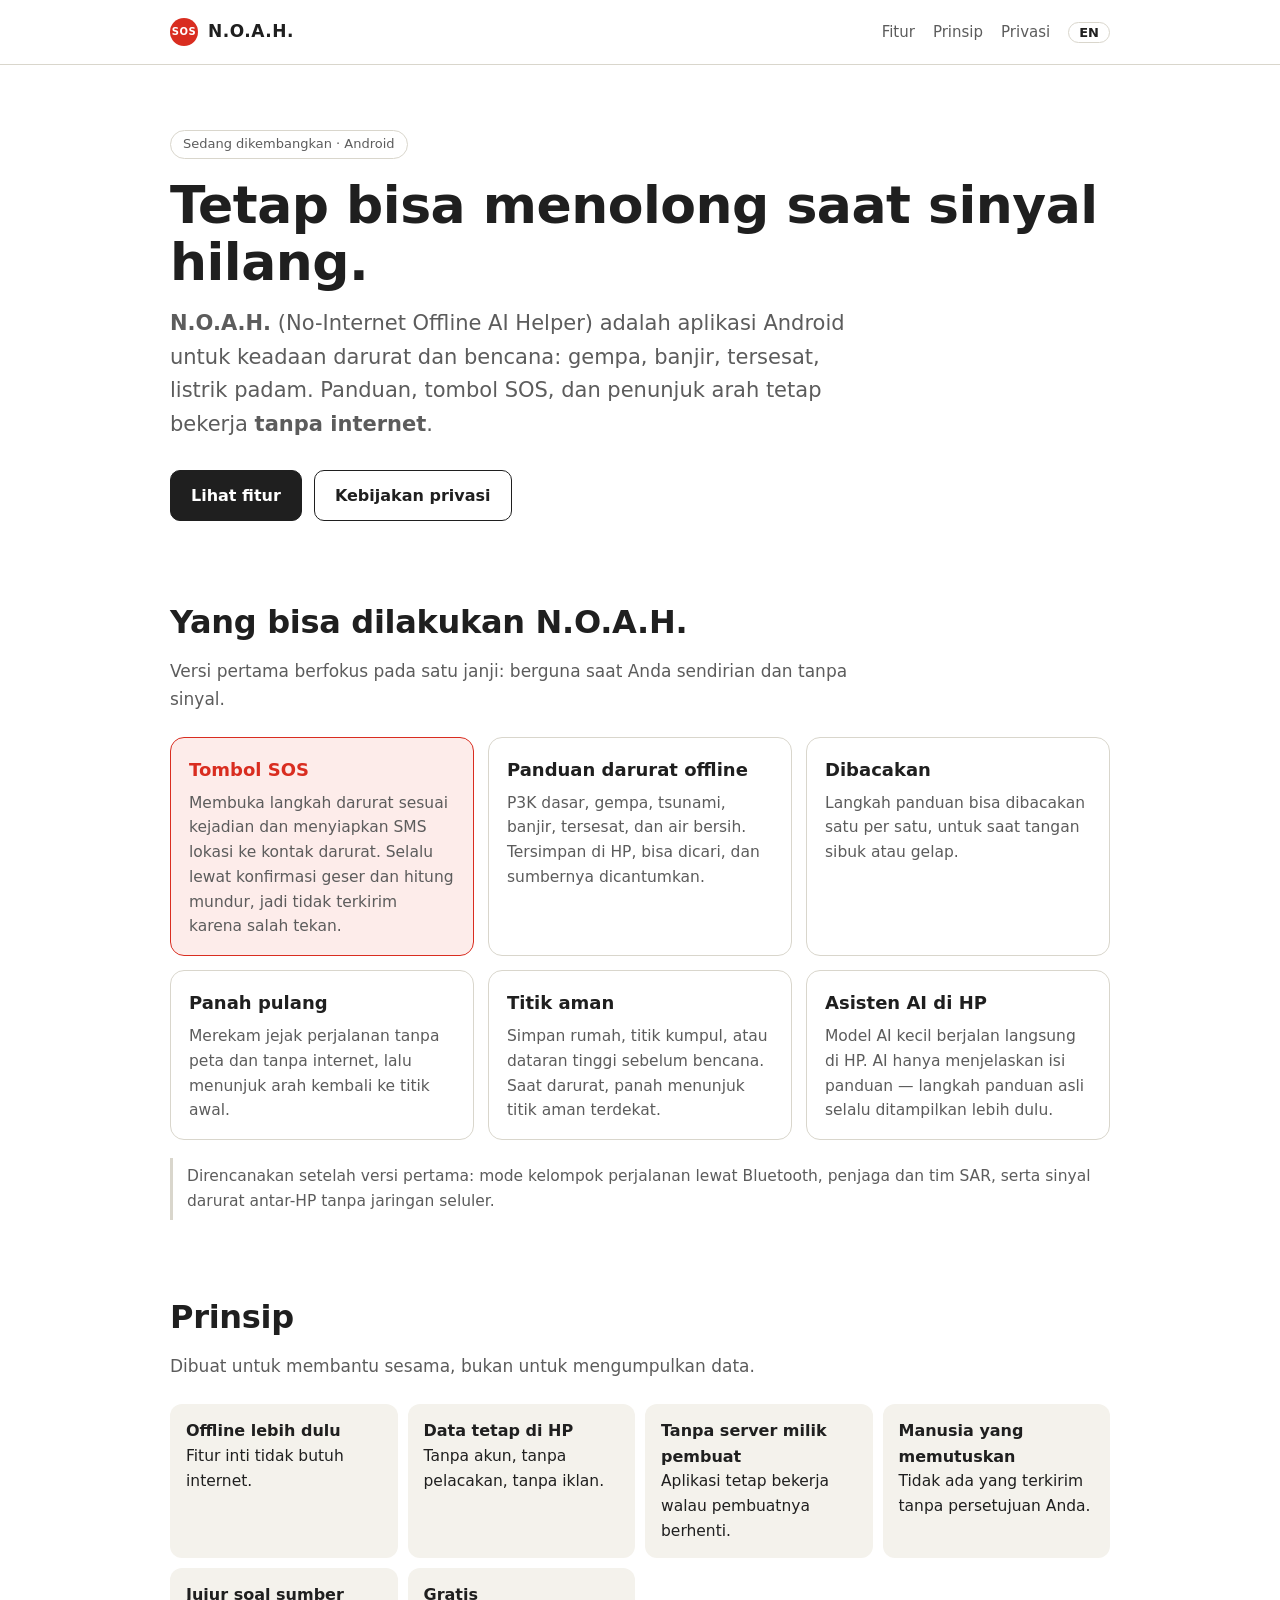
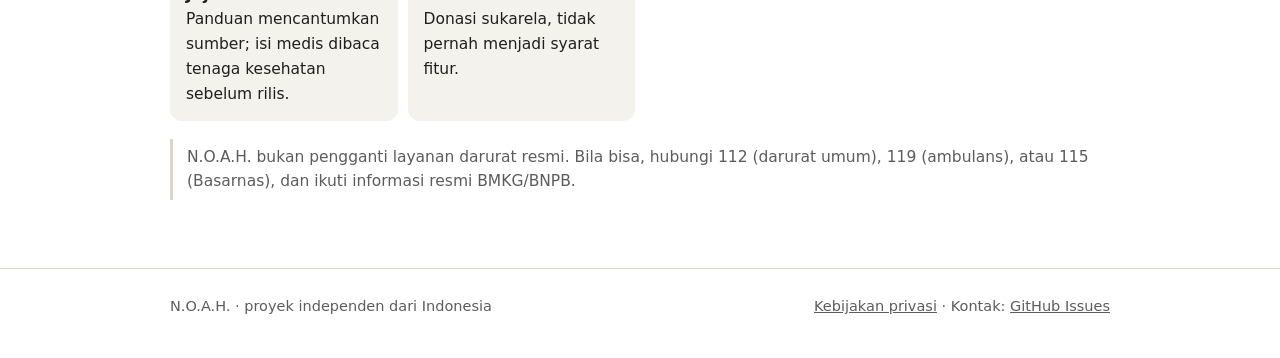
==== id/index.html @ 36d1dd33 "Situs N.O.A.H.: beranda + kebijakan privasi (EN/ID) Co-Authored-By: Claude Opus 5.5 <noreply@anthrop" ====
<!DOCTYPE html>
<html lang="id">
<head>
<meta charset="utf-8">
<meta name="viewport" content="width=device-width, initial-scale=1">
<title>N.O.A.H. — Bantuan darurat tanpa internet</title>
<meta name="description" content="N.O.A.H. (No-Internet Offline AI Helper) adalah aplikasi Android untuk keadaan darurat dan bencana yang tetap berguna tanpa sinyal dan tanpa internet.">
<link rel="alternate" hreflang="en" href="../">
<link rel="alternate" hreflang="id" href="./index.html">
<link rel="stylesheet" href="../style.css">
</head>
<body>

<header class="top">
  <div class="wrap">
    <a class="brand" href="./"><span class="dot">SOS</span>N.O.A.H.</a>
    <nav><a href="#fitur">Fitur</a><a href="#prinsip">Prinsip</a><a href="privasi.html">Privasi</a><a class="lang" href="../" lang="en">EN</a></nav>
  </div>
</header>

<main>
  <div class="wrap hero">
    <span class="status">Sedang dikembangkan · Android</span>
    <h1>Tetap bisa menolong saat sinyal hilang.</h1>
    <p class="lead"><b>N.O.A.H.</b> (No-Internet Offline AI Helper) adalah aplikasi Android untuk keadaan darurat dan bencana:
      gempa, banjir, tersesat, listrik padam. Panduan, tombol SOS, dan penunjuk arah tetap bekerja <b>tanpa internet</b>.</p>
    <div class="cta">
      <a class="btn primary" href="#fitur">Lihat fitur</a>
      <a class="btn" href="privasi.html">Kebijakan privasi</a>
    </div>
  </div>

  <section id="fitur">
    <div class="wrap">
      <h2>Yang bisa dilakukan N.O.A.H.</h2>
      <p class="sub">Versi pertama berfokus pada satu janji: berguna saat Anda sendirian dan tanpa sinyal.</p>
      <div class="grid">
        <div class="card sos"><h3>Tombol SOS</h3><p>Membuka langkah darurat sesuai kejadian dan menyiapkan SMS lokasi ke kontak darurat. Selalu lewat konfirmasi geser dan hitung mundur, jadi tidak terkirim karena salah tekan.</p></div>
        <div class="card"><h3>Panduan darurat offline</h3><p>P3K dasar, gempa, tsunami, banjir, tersesat, dan air bersih. Tersimpan di HP, bisa dicari, dan sumbernya dicantumkan.</p></div>
        <div class="card"><h3>Dibacakan</h3><p>Langkah panduan bisa dibacakan satu per satu, untuk saat tangan sibuk atau gelap.</p></div>
        <div class="card"><h3>Panah pulang</h3><p>Merekam jejak perjalanan tanpa peta dan tanpa internet, lalu menunjuk arah kembali ke titik awal.</p></div>
        <div class="card"><h3>Titik aman</h3><p>Simpan rumah, titik kumpul, atau dataran tinggi sebelum bencana. Saat darurat, panah menunjuk titik aman terdekat.</p></div>
        <div class="card"><h3>Asisten AI di HP</h3><p>Model AI kecil berjalan langsung di HP. AI hanya menjelaskan isi panduan — langkah panduan asli selalu ditampilkan lebih dulu.</p></div>
      </div>
      <p class="note">Direncanakan setelah versi pertama: mode kelompok perjalanan lewat Bluetooth, penjaga dan tim SAR, serta sinyal darurat antar-HP tanpa jaringan seluler.</p>
    </div>
  </section>

  <section id="prinsip">
    <div class="wrap">
      <h2>Prinsip</h2>
      <p class="sub">Dibuat untuk membantu sesama, bukan untuk mengumpulkan data.</p>
      <ul class="principles">
        <li><b>Offline lebih dulu</b>Fitur inti tidak butuh internet.</li>
        <li><b>Data tetap di HP</b>Tanpa akun, tanpa pelacakan, tanpa iklan.</li>
        <li><b>Tanpa server milik pembuat</b>Aplikasi tetap bekerja walau pembuatnya berhenti.</li>
        <li><b>Manusia yang memutuskan</b>Tidak ada yang terkirim tanpa persetujuan Anda.</li>
        <li><b>Jujur soal sumber</b>Panduan mencantumkan sumber; isi medis dibaca tenaga kesehatan sebelum rilis.</li>
        <li><b>Gratis</b>Donasi sukarela, tidak pernah menjadi syarat fitur.</li>
      </ul>
      <p class="note">N.O.A.H. bukan pengganti layanan darurat resmi. Bila bisa, hubungi 112 (darurat umum), 119 (ambulans), atau 115 (Basarnas), dan ikuti informasi resmi BMKG/BNPB.</p>
    </div>
  </section>
</main>

<footer>
  <div class="wrap">
    <span>N.O.A.H. · proyek independen dari Indonesia</span>
    <span><a href="privasi.html">Kebijakan privasi</a> · Kontak: <a href="https://github.com/jackrasputien-cmyk/noah-web/issues">GitHub Issues</a></span>
  </div>
</footer>

</body>
</html>
---- style.css ----
:root {
  --ink: #1f1f1f;
  --muted: #5c5c5c;
  --line: #d9d6cc;
  --soft: #f4f2ec;
  --bg: #ffffff;
  --card: #ffffff;
  --red: #d92d20;
  --red-soft: #fdecea;
  --teal: #0f6e56;
  --max: 980px;
}
@media (prefers-color-scheme: dark) {
  :root {
    --ink: #f2f1ed;
    --muted: #b3b1aa;
    --line: #3a3934;
    --soft: #23221f;
    --bg: #161614;
    --card: #1d1c1a;
    --red: #f0544a;
    --red-soft: #3a1d1a;
    --teal: #5cc3a3;
  }
}
* { box-sizing: border-box; }
html { -webkit-text-size-adjust: 100%; }
body {
  margin: 0;
  background: var(--bg);
  color: var(--ink);
  font-family: "Inter", "Segoe UI", system-ui, -apple-system, Arial, sans-serif;
  font-size: 17px;
  line-height: 1.6;
}
a { color: inherit; }
.wrap { max-width: var(--max); margin: 0 auto; padding: 0 20px; }

/* header */
.top { border-bottom: 1px solid var(--line); }
.top .wrap { display: flex; align-items: center; justify-content: space-between; height: 64px; gap: 12px; }
.brand { display: flex; align-items: center; gap: 10px; font-weight: 700; letter-spacing: .5px; text-decoration: none; }
.brand .dot { width: 28px; height: 28px; border-radius: 50%; background: var(--red); color: #fff; display: grid; place-items: center; font-size: 10px; font-weight: 800; }
.top nav a { text-decoration: none; color: var(--muted); font-size: 15px; margin-left: 18px; }
.top nav a:hover { color: var(--ink); }

/* hero */
.hero { padding-top: 64px; padding-bottom: 40px; }
.status { display: inline-block; font-size: 13px; border: 1px solid var(--line); border-radius: 999px; padding: 3px 12px; color: var(--muted); margin-bottom: 18px; }
h1 { font-size: clamp(32px, 6vw, 52px); line-height: 1.1; margin: 0 0 16px; letter-spacing: -0.5px; }
.lead { font-size: clamp(18px, 2.4vw, 21px); color: var(--muted); max-width: 680px; margin: 0 0 28px; }
.cta { display: flex; flex-wrap: wrap; gap: 12px; }
.btn { display: inline-block; text-decoration: none; font-weight: 600; font-size: 16px; padding: 12px 20px; border-radius: 10px; border: 1.5px solid var(--ink); }
.btn.primary { background: var(--ink); color: var(--bg); }
.btn:hover { opacity: .88; }

/* sections */
section { padding: 36px 0; }
h2 { font-size: clamp(24px, 3.4vw, 32px); margin: 0 0 10px; letter-spacing: -0.3px; }
.sub { color: var(--muted); margin: 0 0 24px; max-width: 680px; }
.grid { display: grid; grid-template-columns: repeat(auto-fit, minmax(240px, 1fr)); gap: 14px; }
.card { background: var(--card); border: 1px solid var(--line); border-radius: 14px; padding: 18px 18px 16px; }
.card h3 { font-size: 18px; margin: 0 0 6px; }
.card p { margin: 0; color: var(--muted); font-size: 15.5px; }
.card.sos { border-color: var(--red); background: var(--red-soft); }
.card.sos h3 { color: var(--red); }
.tag { font-size: 12px; font-weight: 600; color: var(--muted); border: 1px solid var(--line); border-radius: 999px; padding: 1px 8px; margin-left: 6px; vertical-align: middle; }

.principles { display: grid; grid-template-columns: repeat(auto-fit, minmax(200px, 1fr)); gap: 10px; margin: 0; padding: 0; list-style: none; }
.principles li { background: var(--soft); border-radius: 12px; padding: 14px 16px; font-size: 15.5px; }
.principles b { display: block; font-size: 16px; }

.note { border-left: 3px solid var(--line); padding: 6px 14px; color: var(--muted); font-size: 15.5px; margin: 18px 0 0; }

/* footer */
footer { border-top: 1px solid var(--line); margin-top: 32px; padding: 26px 0 40px; color: var(--muted); font-size: 14.5px; }
footer .wrap { display: flex; flex-wrap: wrap; gap: 10px 24px; justify-content: space-between; }

/* privacy page */
.doc { padding: 40px 0 10px; max-width: 760px; }
.doc h1 { font-size: clamp(28px, 5vw, 40px); }
.doc h2 { font-size: 22px; margin-top: 30px; }
.doc table { width: 100%; border-collapse: collapse; font-size: 15.5px; margin: 10px 0; }
.doc th, .doc td { text-align: left; vertical-align: top; border: 1px solid var(--line); padding: 8px 10px; }
.doc th { background: var(--soft); font-weight: 600; }
.doc .meta { color: var(--muted); font-size: 14.5px; }

@media (max-width: 560px) {
  body { font-size: 16px; }
  .top nav a { margin-left: 12px; font-size: 14px; }
  .hero { padding-top: 40px; padding-bottom: 24px; }
  .doc table { font-size: 14.5px; }
}

/* pindah bahasa */
.top nav a.lang { border: 1px solid var(--line); border-radius: 999px; padding: 2px 10px; color: var(--ink); font-weight: 600; font-size: 13px; }
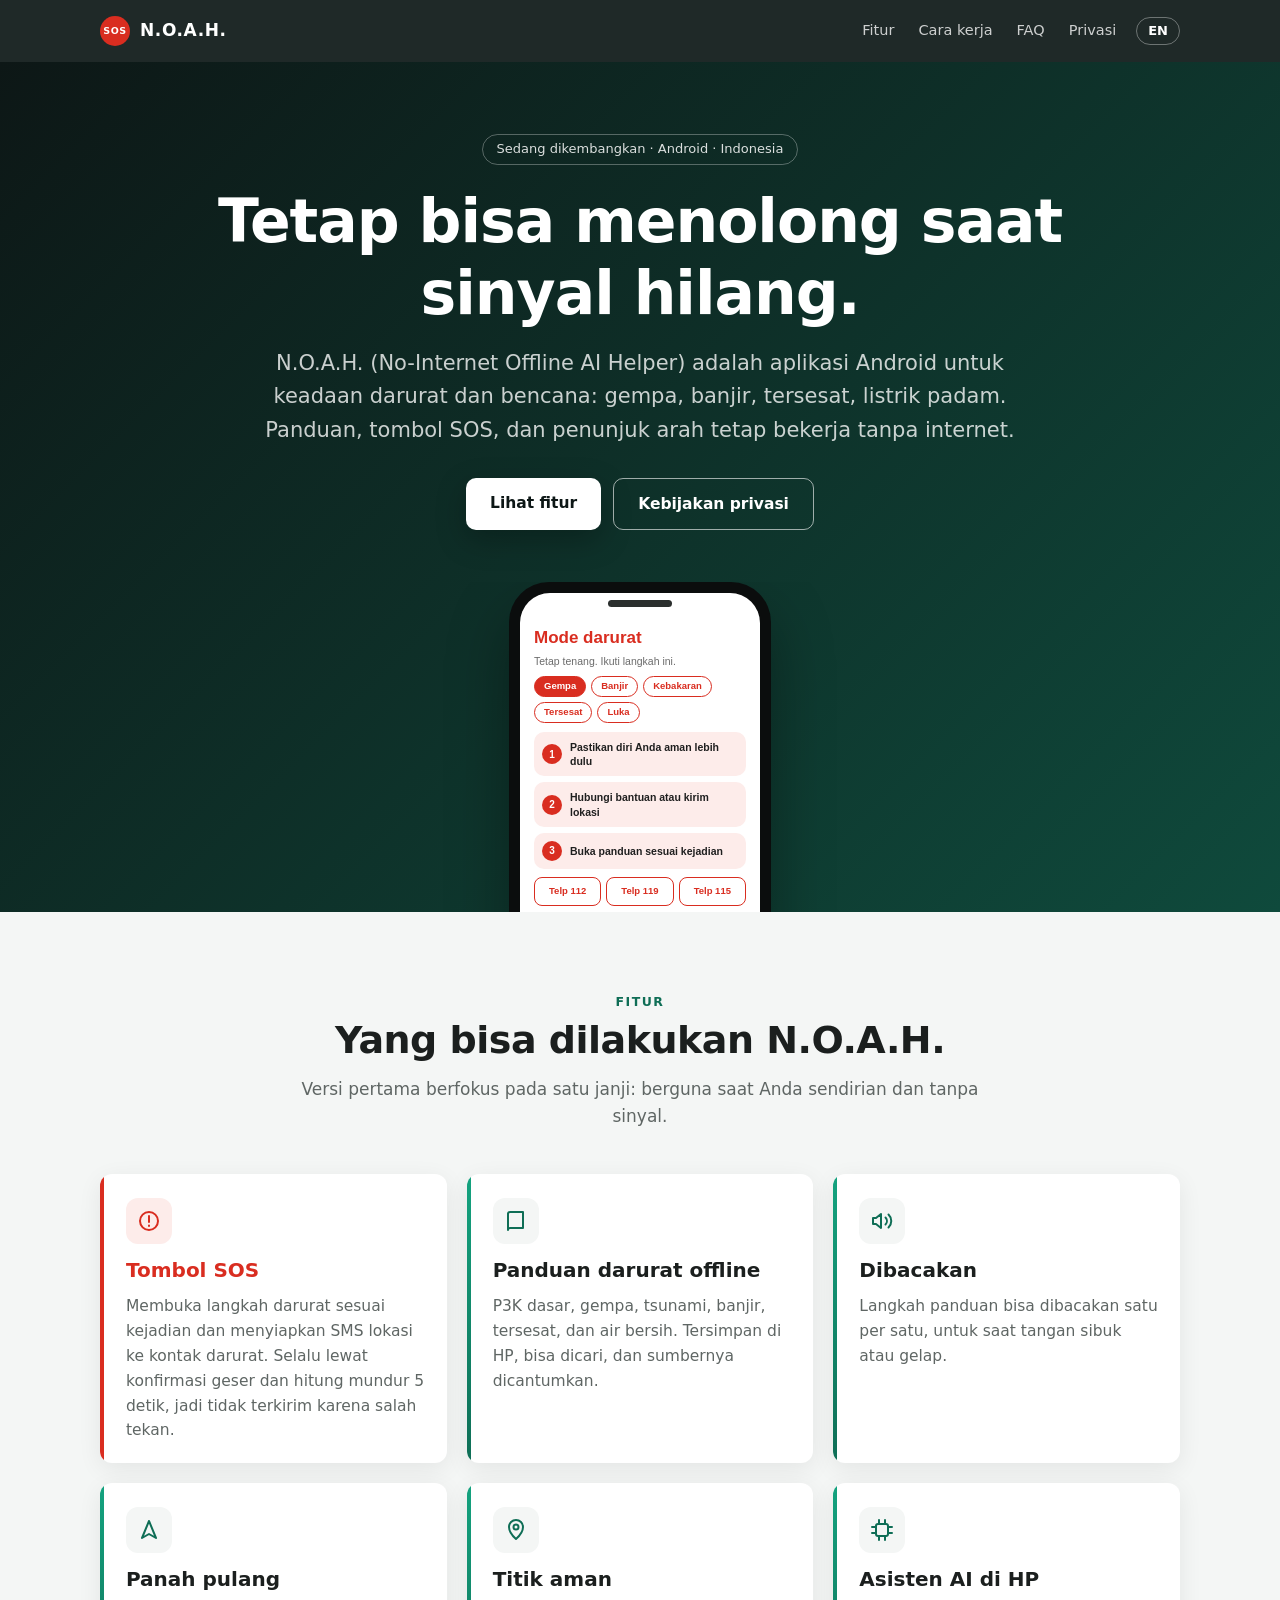
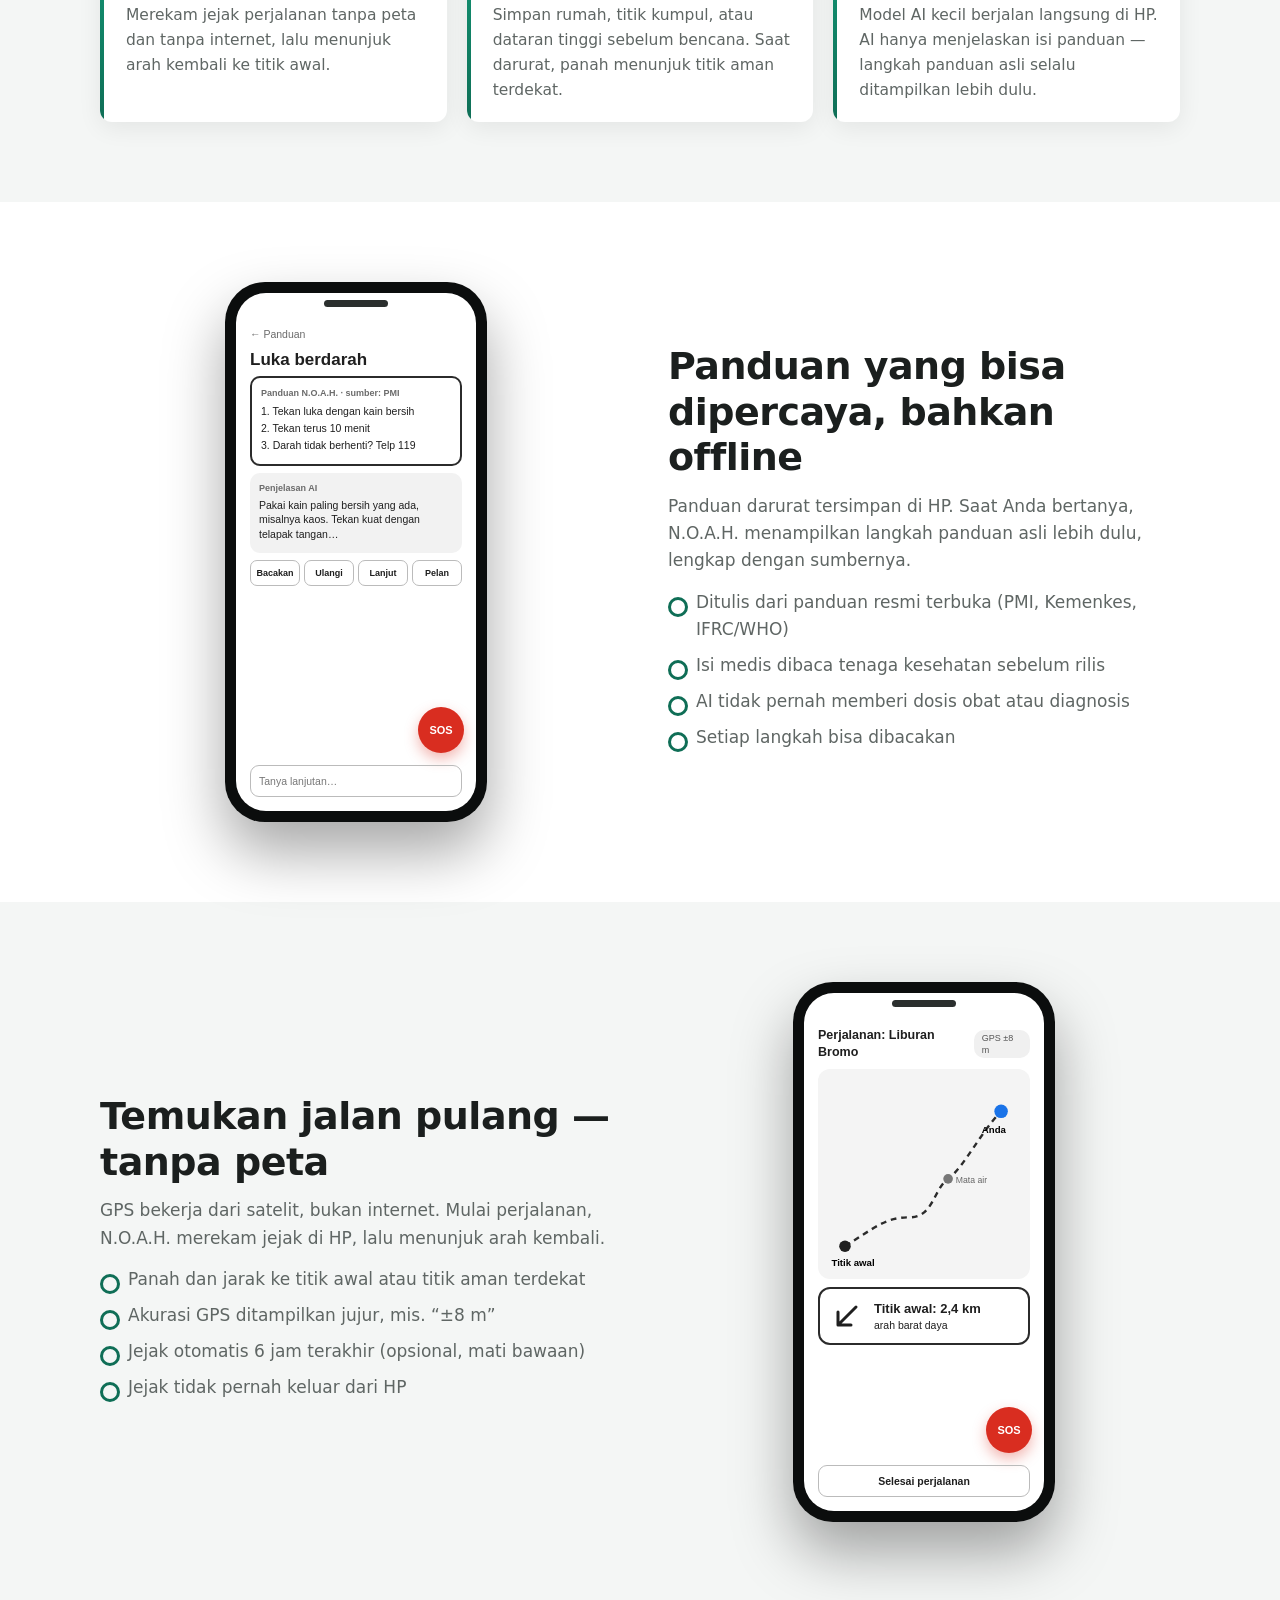
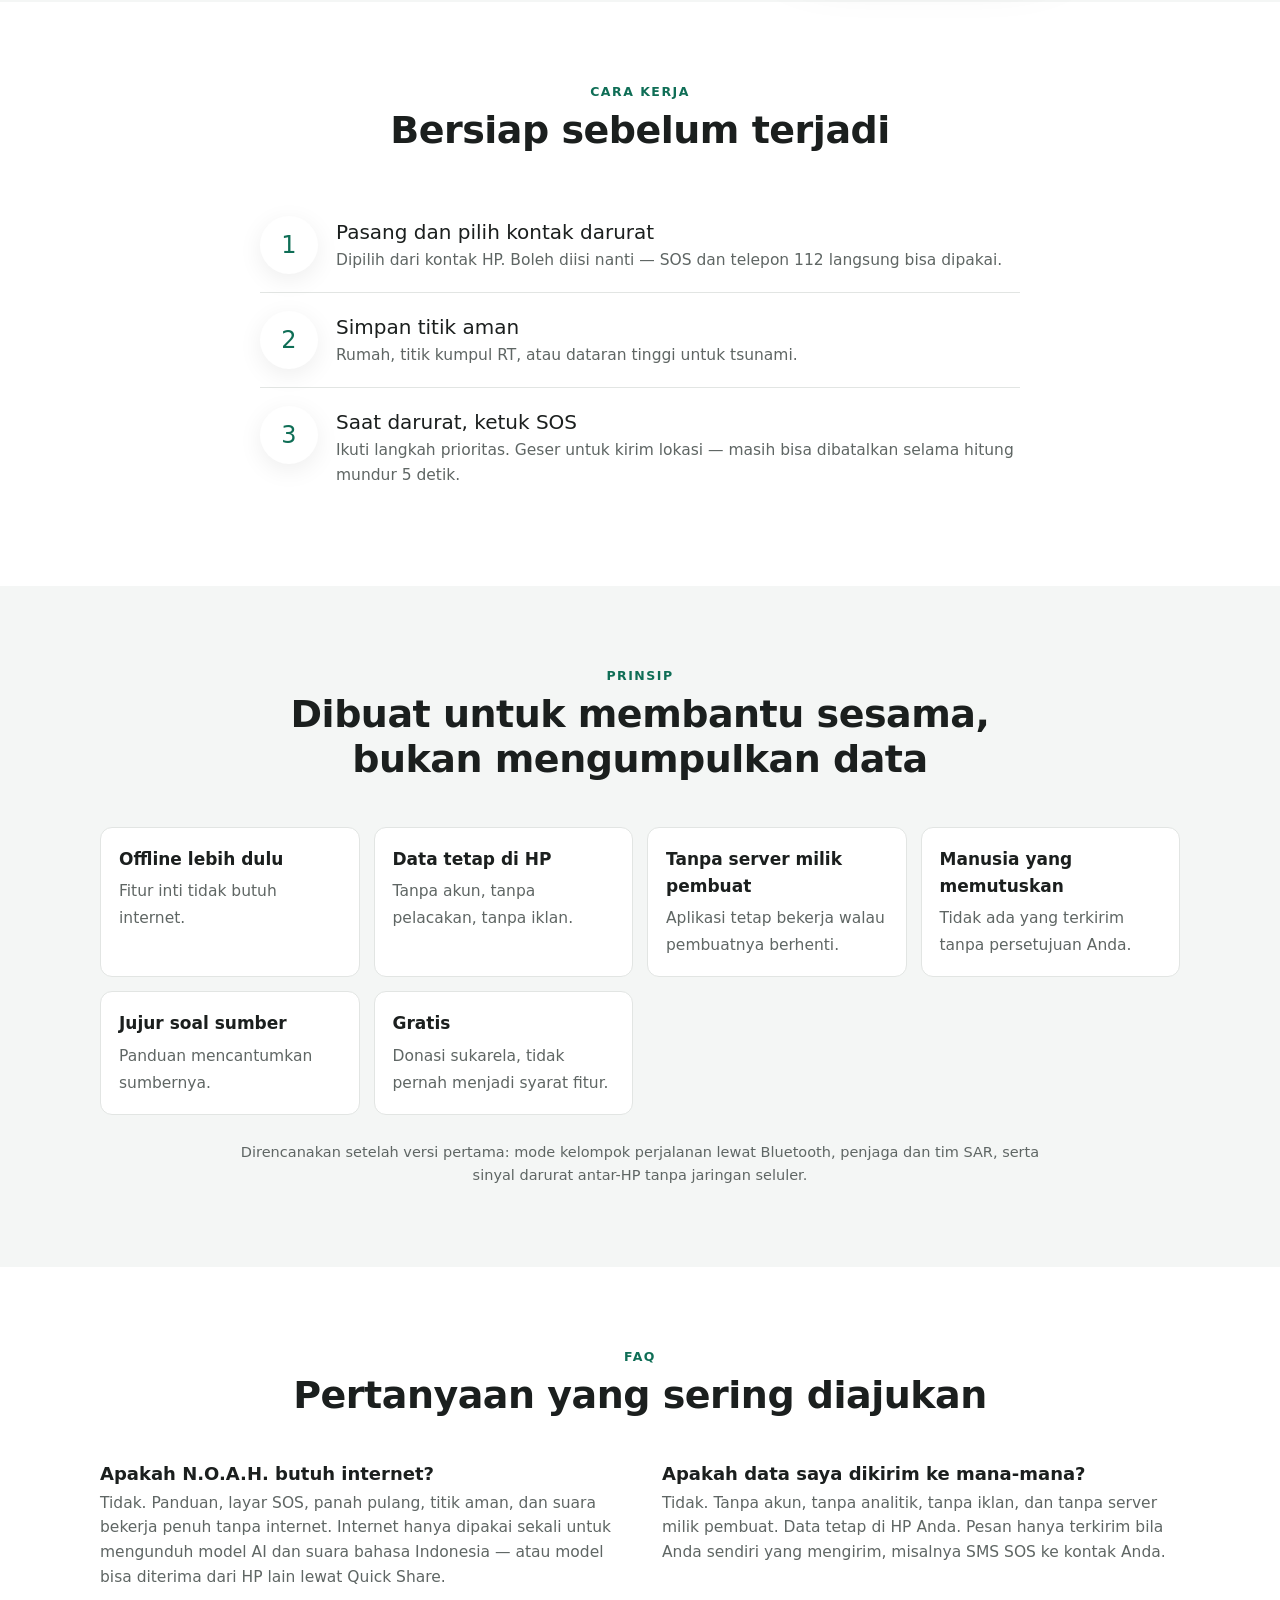
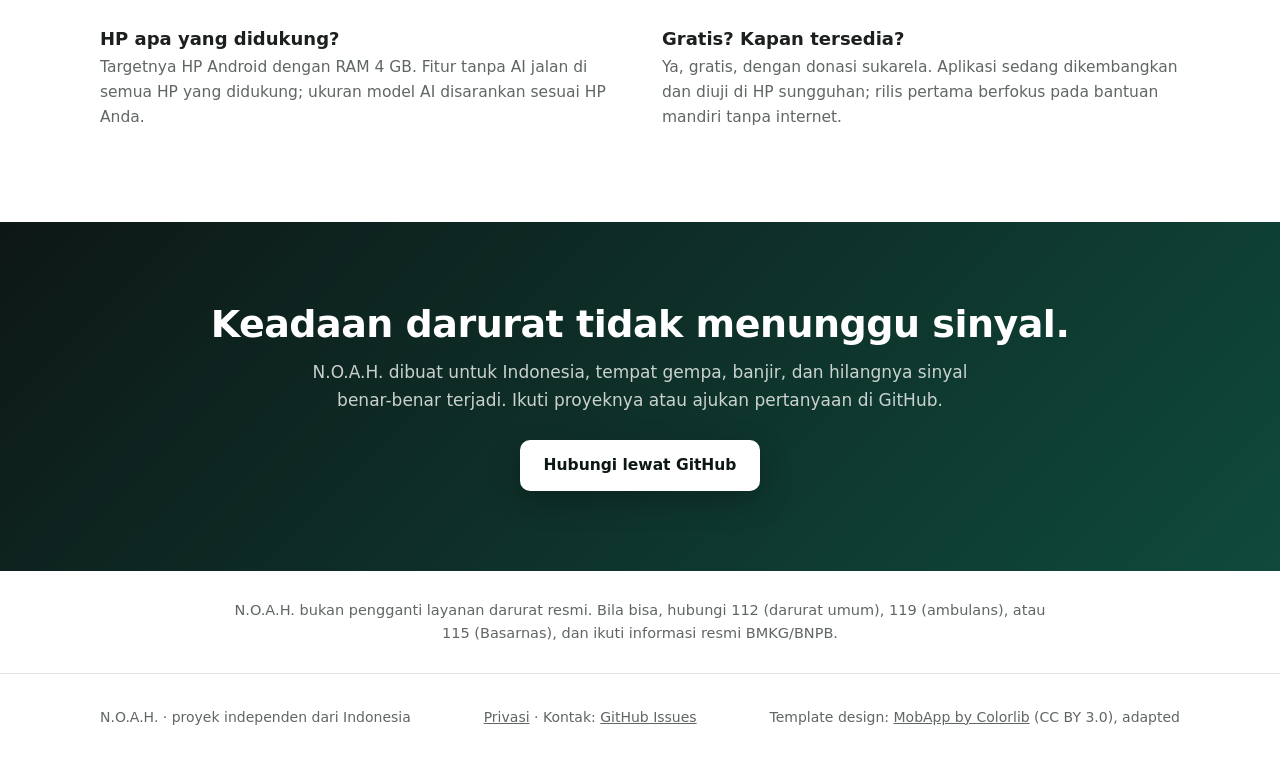
==== commit 726a9b2f: "Tampilan baru bergaya MobApp (Colorlib, CC BY 3.0), dua bahasa Co-Authored-By: Claude Opus 5.5 <nore" ====
--- a/id/index.html
+++ b/id/index.html
@@ -5,70 +5,58 @@
 <meta name="viewport" content="width=device-width, initial-scale=1">
 <title>N.O.A.H. — Bantuan darurat tanpa internet</title>
 <meta name="description" content="N.O.A.H. (No-Internet Offline AI Helper) adalah aplikasi Android untuk keadaan darurat dan bencana yang tetap berguna tanpa sinyal dan tanpa internet.">
+<meta name="theme-color" content="#0d1716">
 <link rel="alternate" hreflang="en" href="../">
-<link rel="alternate" hreflang="id" href="./index.html">
+<link rel="alternate" hreflang="id" href="./">
 <link rel="stylesheet" href="../style.css">
 </head>
 <body>
+<header class="nav"><div class="wrap"><a class="brand" href="./"><i>SOS</i>N.O.A.H.</a><nav><a href="#features">Fitur</a><a href="#how">Cara kerja</a><a href="#faq">FAQ</a><a class="keep" href="privasi.html">Privasi</a><a class="lang" href="../" lang="en">EN</a></nav></div></header>
 
-<header class="top">
-  <div class="wrap">
-    <a class="brand" href="./"><span class="dot">SOS</span>N.O.A.H.</a>
-    <nav><a href="#fitur">Fitur</a><a href="#prinsip">Prinsip</a><a href="privasi.html">Privasi</a><a class="lang" href="../" lang="en">EN</a></nav>
-  </div>
-</header>
+<section class="hero"><div class="wrap">
+  <span class="badge">Sedang dikembangkan · Android · Indonesia</span>
+  <h1>Tetap bisa menolong saat sinyal hilang.</h1>
+  <p class="tagline">N.O.A.H. (No-Internet Offline AI Helper) adalah aplikasi Android untuk keadaan darurat dan bencana: gempa, banjir, tersesat, listrik padam. Panduan, tombol SOS, dan penunjuk arah tetap bekerja tanpa internet.</p>
+  <div class="btns"><a class="btn light" href="#features">Lihat fitur</a><a class="btn ghost" href="privasi.html">Kebijakan privasi</a></div>
+  <div class="hero-phone"><div class="phone" aria-hidden="true"><div class="screen"><div class="t red">Mode darurat</div><div class="sub">Tetap tenang. Ikuti langkah ini.</div><div class="chips"><span class="chip on">Gempa</span><span class="chip">Banjir</span><span class="chip">Kebakaran</span><span class="chip">Tersesat</span><span class="chip">Luka</span></div><div class="step"><b>1</b>Pastikan diri Anda aman lebih dulu</div><div class="step"><b>2</b>Hubungi bantuan atau kirim lokasi</div><div class="step"><b>3</b>Buka panduan sesuai kejadian</div><div class="row"><span>Telp 112</span><span>Telp 119</span><span>Telp 115</span></div><div class="slide"><i>→</i>Geser untuk kirim lokasi</div></div></div></div>
+</div></section>
 
-<main>
-  <div class="wrap hero">
-    <span class="status">Sedang dikembangkan · Android</span>
-    <h1>Tetap bisa menolong saat sinyal hilang.</h1>
-    <p class="lead"><b>N.O.A.H.</b> (No-Internet Offline AI Helper) adalah aplikasi Android untuk keadaan darurat dan bencana:
-      gempa, banjir, tersesat, listrik padam. Panduan, tombol SOS, dan penunjuk arah tetap bekerja <b>tanpa internet</b>.</p>
-    <div class="cta">
-      <a class="btn primary" href="#fitur">Lihat fitur</a>
-      <a class="btn" href="privasi.html">Kebijakan privasi</a>
-    </div>
-  </div>
+<section class="section light" id="features"><div class="wrap">
+  <div class="title"><small>Fitur</small><h2>Yang bisa dilakukan N.O.A.H.</h2><p>Versi pertama berfokus pada satu janji: berguna saat Anda sendirian dan tanpa sinyal.</p></div>
+  <div class="grid3"><div class="feature sos"><div class="ic"><svg viewBox="0 0 24 24" fill="none" stroke="currentColor" stroke-width="2" stroke-linecap="round"><circle cx="12" cy="12" r="9"/><path d="M12 7v6M12 16.5v.5"/></svg></div><h3>Tombol SOS</h3><p>Membuka langkah darurat sesuai kejadian dan menyiapkan SMS lokasi ke kontak darurat. Selalu lewat konfirmasi geser dan hitung mundur 5 detik, jadi tidak terkirim karena salah tekan.</p></div><div class="feature"><div class="ic"><svg viewBox="0 0 24 24" fill="none" stroke="currentColor" stroke-width="2" stroke-linecap="round" stroke-linejoin="round"><path d="M4 5a2 2 0 0 1 2-2h13v16H6a2 2 0 0 0-2 2z"/><path d="M4 19V5"/></svg></div><h3>Panduan darurat offline</h3><p>P3K dasar, gempa, tsunami, banjir, tersesat, dan air bersih. Tersimpan di HP, bisa dicari, dan sumbernya dicantumkan.</p></div><div class="feature"><div class="ic"><svg viewBox="0 0 24 24" fill="none" stroke="currentColor" stroke-width="2" stroke-linecap="round" stroke-linejoin="round"><path d="M11 5 6 9H3v6h3l5 4z"/><path d="M15.5 8.5a5 5 0 0 1 0 7M18.5 5.5a9 9 0 0 1 0 13"/></svg></div><h3>Dibacakan</h3><p>Langkah panduan bisa dibacakan satu per satu, untuk saat tangan sibuk atau gelap.</p></div><div class="feature"><div class="ic"><svg viewBox="0 0 24 24" fill="none" stroke="currentColor" stroke-width="2" stroke-linecap="round" stroke-linejoin="round"><path d="M12 3 5 20l7-4 7 4z"/></svg></div><h3>Panah pulang</h3><p>Merekam jejak perjalanan tanpa peta dan tanpa internet, lalu menunjuk arah kembali ke titik awal.</p></div><div class="feature"><div class="ic"><svg viewBox="0 0 24 24" fill="none" stroke="currentColor" stroke-width="2" stroke-linecap="round" stroke-linejoin="round"><path d="M12 21s7-6.2 7-12a7 7 0 1 0-14 0c0 5.8 7 12 7 12z"/><circle cx="12" cy="9" r="2.5"/></svg></div><h3>Titik aman</h3><p>Simpan rumah, titik kumpul, atau dataran tinggi sebelum bencana. Saat darurat, panah menunjuk titik aman terdekat.</p></div><div class="feature"><div class="ic"><svg viewBox="0 0 24 24" fill="none" stroke="currentColor" stroke-width="2" stroke-linecap="round" stroke-linejoin="round"><rect x="6" y="6" width="12" height="12" rx="2"/><path d="M9 2v4M15 2v4M9 18v4M15 18v4M2 9h4M2 15h4M18 9h4M18 15h4"/></svg></div><h3>Asisten AI di HP</h3><p>Model AI kecil berjalan langsung di HP. AI hanya menjelaskan isi panduan — langkah panduan asli selalu ditampilkan lebih dulu.</p></div></div>
+</div></section>
 
-  <section id="fitur">
-    <div class="wrap">
-      <h2>Yang bisa dilakukan N.O.A.H.</h2>
-      <p class="sub">Versi pertama berfokus pada satu janji: berguna saat Anda sendirian dan tanpa sinyal.</p>
-      <div class="grid">
-        <div class="card sos"><h3>Tombol SOS</h3><p>Membuka langkah darurat sesuai kejadian dan menyiapkan SMS lokasi ke kontak darurat. Selalu lewat konfirmasi geser dan hitung mundur, jadi tidak terkirim karena salah tekan.</p></div>
-        <div class="card"><h3>Panduan darurat offline</h3><p>P3K dasar, gempa, tsunami, banjir, tersesat, dan air bersih. Tersimpan di HP, bisa dicari, dan sumbernya dicantumkan.</p></div>
-        <div class="card"><h3>Dibacakan</h3><p>Langkah panduan bisa dibacakan satu per satu, untuk saat tangan sibuk atau gelap.</p></div>
-        <div class="card"><h3>Panah pulang</h3><p>Merekam jejak perjalanan tanpa peta dan tanpa internet, lalu menunjuk arah kembali ke titik awal.</p></div>
-        <div class="card"><h3>Titik aman</h3><p>Simpan rumah, titik kumpul, atau dataran tinggi sebelum bencana. Saat darurat, panah menunjuk titik aman terdekat.</p></div>
-        <div class="card"><h3>Asisten AI di HP</h3><p>Model AI kecil berjalan langsung di HP. AI hanya menjelaskan isi panduan — langkah panduan asli selalu ditampilkan lebih dulu.</p></div>
-      </div>
-      <p class="note">Direncanakan setelah versi pertama: mode kelompok perjalanan lewat Bluetooth, penjaga dan tim SAR, serta sinyal darurat antar-HP tanpa jaringan seluler.</p>
-    </div>
-  </section>
+<section class="section"><div class="wrap split">
+  <div><div class="phone" aria-hidden="true"><div class="screen"><div class="sub">← Panduan</div><div class="t">Luka berdarah</div><div class="guide"><small>Panduan N.O.A.H. · sumber: PMI</small><p>1. Tekan luka dengan kain bersih</p><p>2. Tekan terus 10 menit</p><p>3. Darah tidak berhenti? Telp 119</p></div><div class="ai"><small>Penjelasan AI</small><p>Pakai kain paling bersih yang ada, misalnya kaos. Tekan kuat dengan telapak tangan…</p></div><div class="btn4"><span>Bacakan</span><span>Ulangi</span><span>Lanjut</span><span>Pelan</span></div><div class="sos">SOS</div><div class="done" style="text-align:left;font-weight:400;color:#777">Tanya lanjutan…</div></div></div></div>
+  <div class="txt"><h2>Panduan yang bisa dipercaya, bahkan offline</h2><p>Panduan darurat tersimpan di HP. Saat Anda bertanya, N.O.A.H. menampilkan langkah panduan asli lebih dulu, lengkap dengan sumbernya.</p><ul><li>Ditulis dari panduan resmi terbuka (PMI, Kemenkes, IFRC/WHO)</li><li>Isi medis dibaca tenaga kesehatan sebelum rilis</li><li>AI tidak pernah memberi dosis obat atau diagnosis</li><li>Setiap langkah bisa dibacakan</li></ul></div>
+</div></section>
 
-  <section id="prinsip">
-    <div class="wrap">
-      <h2>Prinsip</h2>
-      <p class="sub">Dibuat untuk membantu sesama, bukan untuk mengumpulkan data.</p>
-      <ul class="principles">
-        <li><b>Offline lebih dulu</b>Fitur inti tidak butuh internet.</li>
-        <li><b>Data tetap di HP</b>Tanpa akun, tanpa pelacakan, tanpa iklan.</li>
-        <li><b>Tanpa server milik pembuat</b>Aplikasi tetap bekerja walau pembuatnya berhenti.</li>
-        <li><b>Manusia yang memutuskan</b>Tidak ada yang terkirim tanpa persetujuan Anda.</li>
-        <li><b>Jujur soal sumber</b>Panduan mencantumkan sumber; isi medis dibaca tenaga kesehatan sebelum rilis.</li>
-        <li><b>Gratis</b>Donasi sukarela, tidak pernah menjadi syarat fitur.</li>
-      </ul>
-      <p class="note">N.O.A.H. bukan pengganti layanan darurat resmi. Bila bisa, hubungi 112 (darurat umum), 119 (ambulans), atau 115 (Basarnas), dan ikuti informasi resmi BMKG/BNPB.</p>
-    </div>
-  </section>
-</main>
+<section class="section light"><div class="wrap split rev">
+  <div><div class="phone" aria-hidden="true"><div class="screen"><div class="head"><b>Perjalanan: Liburan Bromo</b><span class="pill">GPS ±8 m</span></div><div class="canvas"><svg viewBox="0 0 220 210"><path d="M28 180 C 60 160, 70 150, 95 150 S 120 120, 135 110 S 170 60, 190 40" fill="none" stroke="#2b2b2b" stroke-width="2.5" stroke-dasharray="6 5"/><circle cx="28" cy="180" r="6" fill="#1f1f1f"/><circle cx="135" cy="110" r="5" fill="#777"/><circle cx="190" cy="40" r="7" fill="#1a73e8"/><text x="14" y="200" font-size="10" font-weight="700">Titik awal</text><text x="143" y="114" font-size="9" fill="#666">Mata air</text><text x="170" y="62" font-size="10" font-weight="700">Anda</text></svg></div><div class="arrow"><svg viewBox="0 0 34 34"><path d="M26 8 8 26M8 26V13M8 26h13" fill="none" stroke="#1f1f1f" stroke-width="3" stroke-linecap="round" stroke-linejoin="round"/></svg><div><b>Titik awal: 2,4 km</b>arah barat daya</div></div><div class="sos">SOS</div><div class="done">Selesai perjalanan</div></div></div></div>
+  <div class="txt"><h2>Temukan jalan pulang — tanpa peta</h2><p>GPS bekerja dari satelit, bukan internet. Mulai perjalanan, N.O.A.H. merekam jejak di HP, lalu menunjuk arah kembali.</p><ul><li>Panah dan jarak ke titik awal atau titik aman terdekat</li><li>Akurasi GPS ditampilkan jujur, mis. “±8 m”</li><li>Jejak otomatis 6 jam terakhir (opsional, mati bawaan)</li><li>Jejak tidak pernah keluar dari HP</li></ul></div>
+</div></section>
 
-<footer>
-  <div class="wrap">
-    <span>N.O.A.H. · proyek independen dari Indonesia</span>
-    <span><a href="privasi.html">Kebijakan privasi</a> · Kontak: <a href="https://github.com/jackrasputien-cmyk/noah-web/issues">GitHub Issues</a></span>
-  </div>
-</footer>
+<section class="section" id="how"><div class="wrap">
+  <div class="title"><small>Cara kerja</small><h2>Bersiap sebelum terjadi</h2></div>
+  <div style="max-width:760px;margin:0 auto"><ol class="steps"><li><span class="n">1</span><div><h3>Pasang dan pilih kontak darurat</h3><p>Dipilih dari kontak HP. Boleh diisi nanti — SOS dan telepon 112 langsung bisa dipakai.</p></div></li><li><span class="n">2</span><div><h3>Simpan titik aman</h3><p>Rumah, titik kumpul RT, atau dataran tinggi untuk tsunami.</p></div></li><li><span class="n">3</span><div><h3>Saat darurat, ketuk SOS</h3><p>Ikuti langkah prioritas. Geser untuk kirim lokasi — masih bisa dibatalkan selama hitung mundur 5 detik.</p></div></li></ol></div>
+</div></section>
 
+<section class="section light"><div class="wrap">
+  <div class="title"><small>Prinsip</small><h2>Dibuat untuk membantu sesama, bukan mengumpulkan data</h2></div>
+  <div class="pgrid"><div><b>Offline lebih dulu</b><span>Fitur inti tidak butuh internet.</span></div><div><b>Data tetap di HP</b><span>Tanpa akun, tanpa pelacakan, tanpa iklan.</span></div><div><b>Tanpa server milik pembuat</b><span>Aplikasi tetap bekerja walau pembuatnya berhenti.</span></div><div><b>Manusia yang memutuskan</b><span>Tidak ada yang terkirim tanpa persetujuan Anda.</span></div><div><b>Jujur soal sumber</b><span>Panduan mencantumkan sumbernya.</span></div><div><b>Gratis</b><span>Donasi sukarela, tidak pernah menjadi syarat fitur.</span></div></div>
+  <p class="note">Direncanakan setelah versi pertama: mode kelompok perjalanan lewat Bluetooth, penjaga dan tim SAR, serta sinyal darurat antar-HP tanpa jaringan seluler.</p>
+</div></section>
+
+<section class="section" id="faq"><div class="wrap">
+  <div class="title"><small>FAQ</small><h2>Pertanyaan yang sering diajukan</h2></div>
+  <div class="faq"><div><h3>Apakah N.O.A.H. butuh internet?</h3><p>Tidak. Panduan, layar SOS, panah pulang, titik aman, dan suara bekerja penuh tanpa internet. Internet hanya dipakai sekali untuk mengunduh model AI dan suara bahasa Indonesia — atau model bisa diterima dari HP lain lewat Quick Share.</p></div><div><h3>Apakah data saya dikirim ke mana-mana?</h3><p>Tidak. Tanpa akun, tanpa analitik, tanpa iklan, dan tanpa server milik pembuat. Data tetap di HP Anda. Pesan hanya terkirim bila Anda sendiri yang mengirim, misalnya SMS SOS ke kontak Anda.</p></div><div><h3>HP apa yang didukung?</h3><p>Targetnya HP Android dengan RAM 4 GB. Fitur tanpa AI jalan di semua HP yang didukung; ukuran model AI disarankan sesuai HP Anda.</p></div><div><h3>Gratis? Kapan tersedia?</h3><p>Ya, gratis, dengan donasi sukarela. Aplikasi sedang dikembangkan dan diuji di HP sungguhan; rilis pertama berfokus pada bantuan mandiri tanpa internet.</p></div></div>
+</div></section>
+
+<section class="section cta"><div class="wrap">
+  <h2>Keadaan darurat tidak menunggu sinyal.</h2><p>N.O.A.H. dibuat untuk Indonesia, tempat gempa, banjir, dan hilangnya sinyal benar-benar terjadi. Ikuti proyeknya atau ajukan pertanyaan di GitHub.</p>
+  <div class="btns"><a class="btn light" href="https://github.com/jackrasputien-cmyk/noah-web/issues">Hubungi lewat GitHub</a></div>
+</div></section>
+<div class="wrap"><p class="note" style="margin:28px auto">N.O.A.H. bukan pengganti layanan darurat resmi. Bila bisa, hubungi 112 (darurat umum), 119 (ambulans), atau 115 (Basarnas), dan ikuti informasi resmi BMKG/BNPB.</p></div>
+<footer><div class="wrap"><span>N.O.A.H. · proyek independen dari Indonesia</span><span><a href="privasi.html">Privasi</a> · Kontak: <a href="https://github.com/jackrasputien-cmyk/noah-web/issues">GitHub Issues</a></span><span>Template design: <a href="https://colorlib.com/wp/template/mobapp/">MobApp by Colorlib</a> (CC BY 3.0), adapted</span></div></footer>
 </body>
 </html>
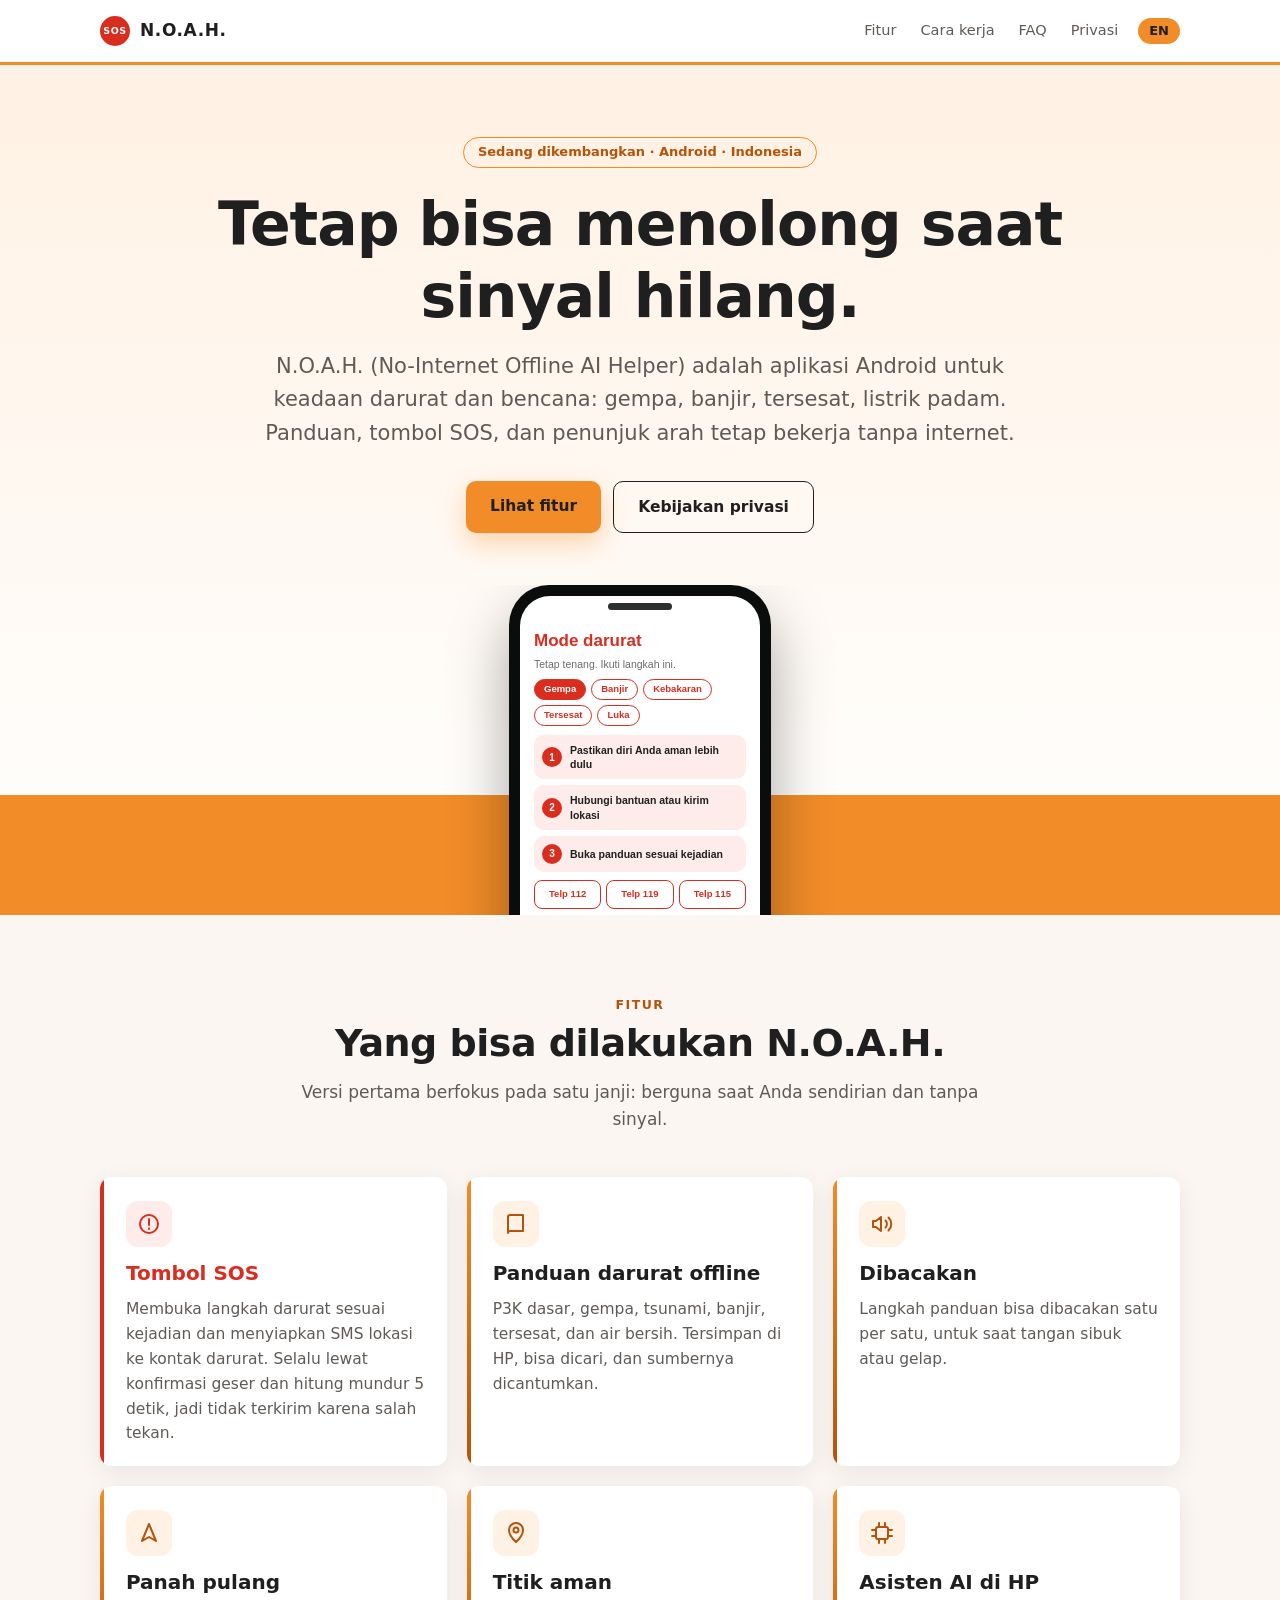
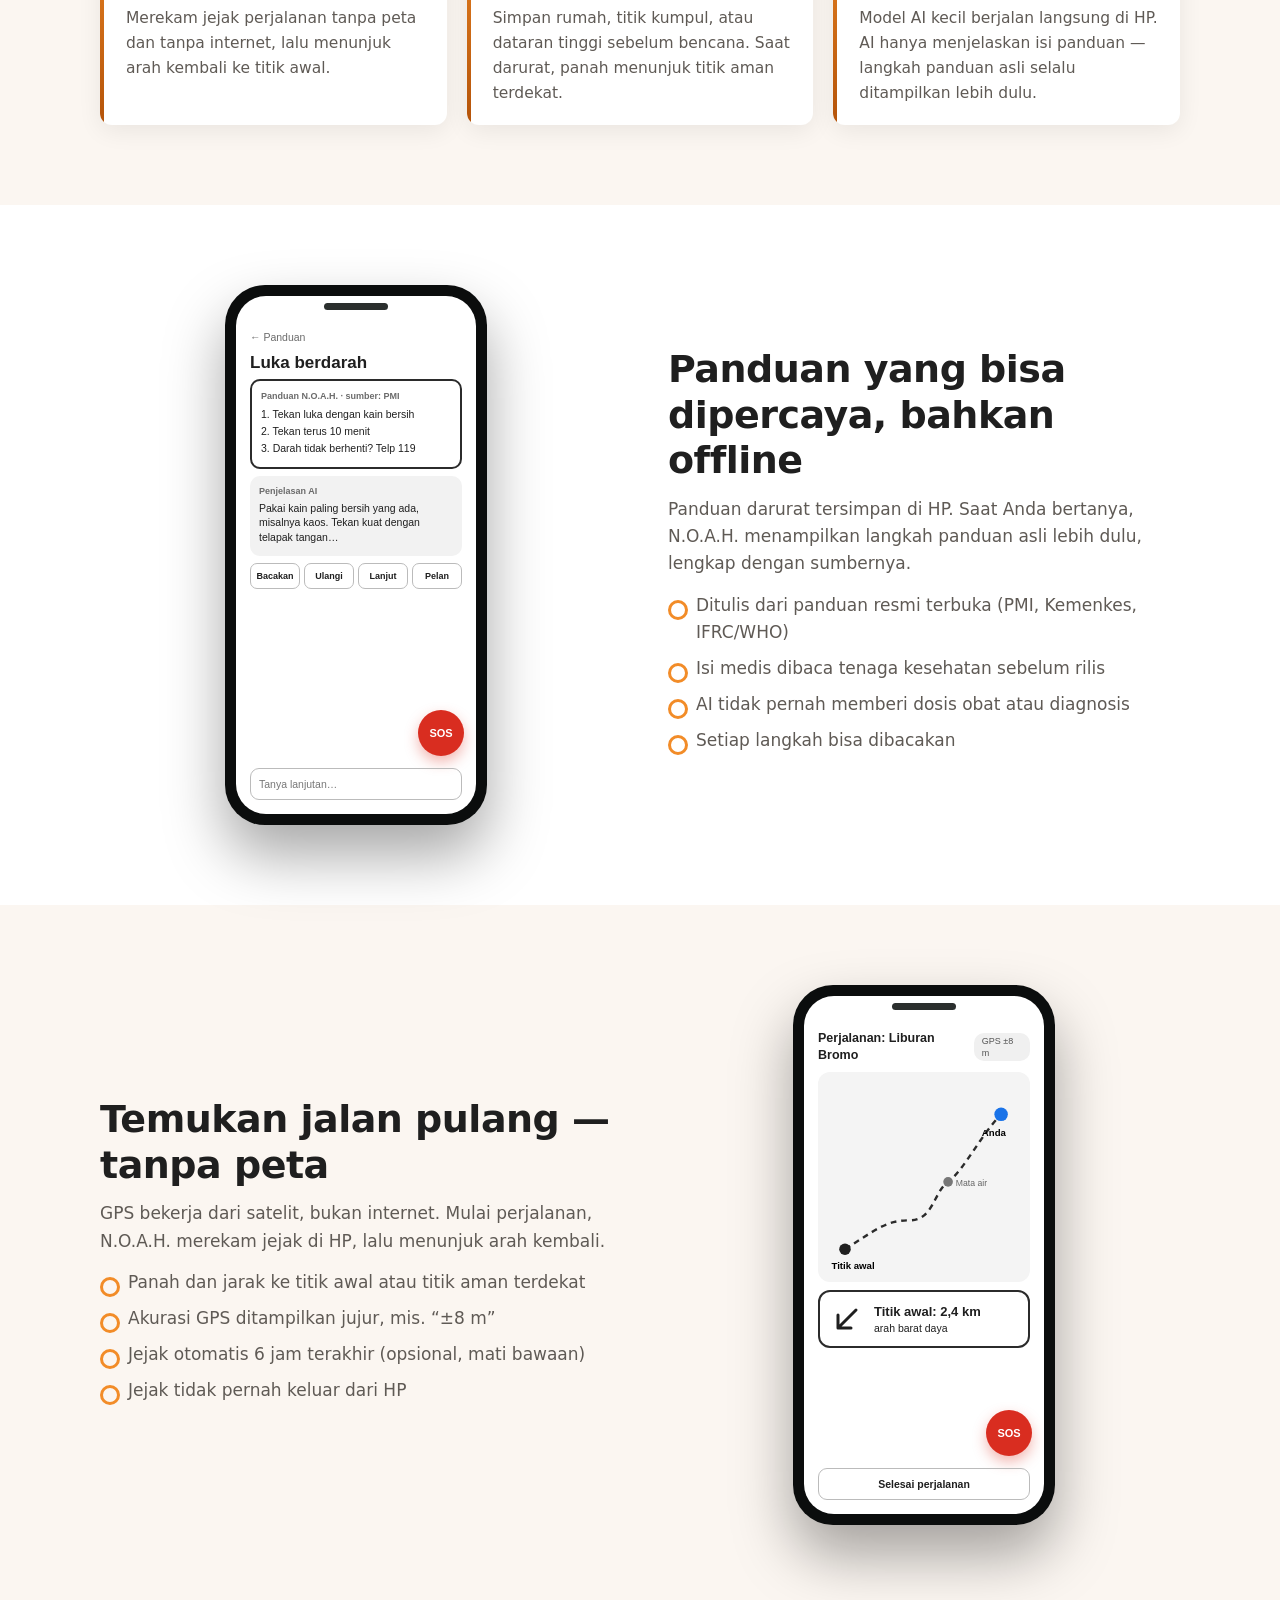
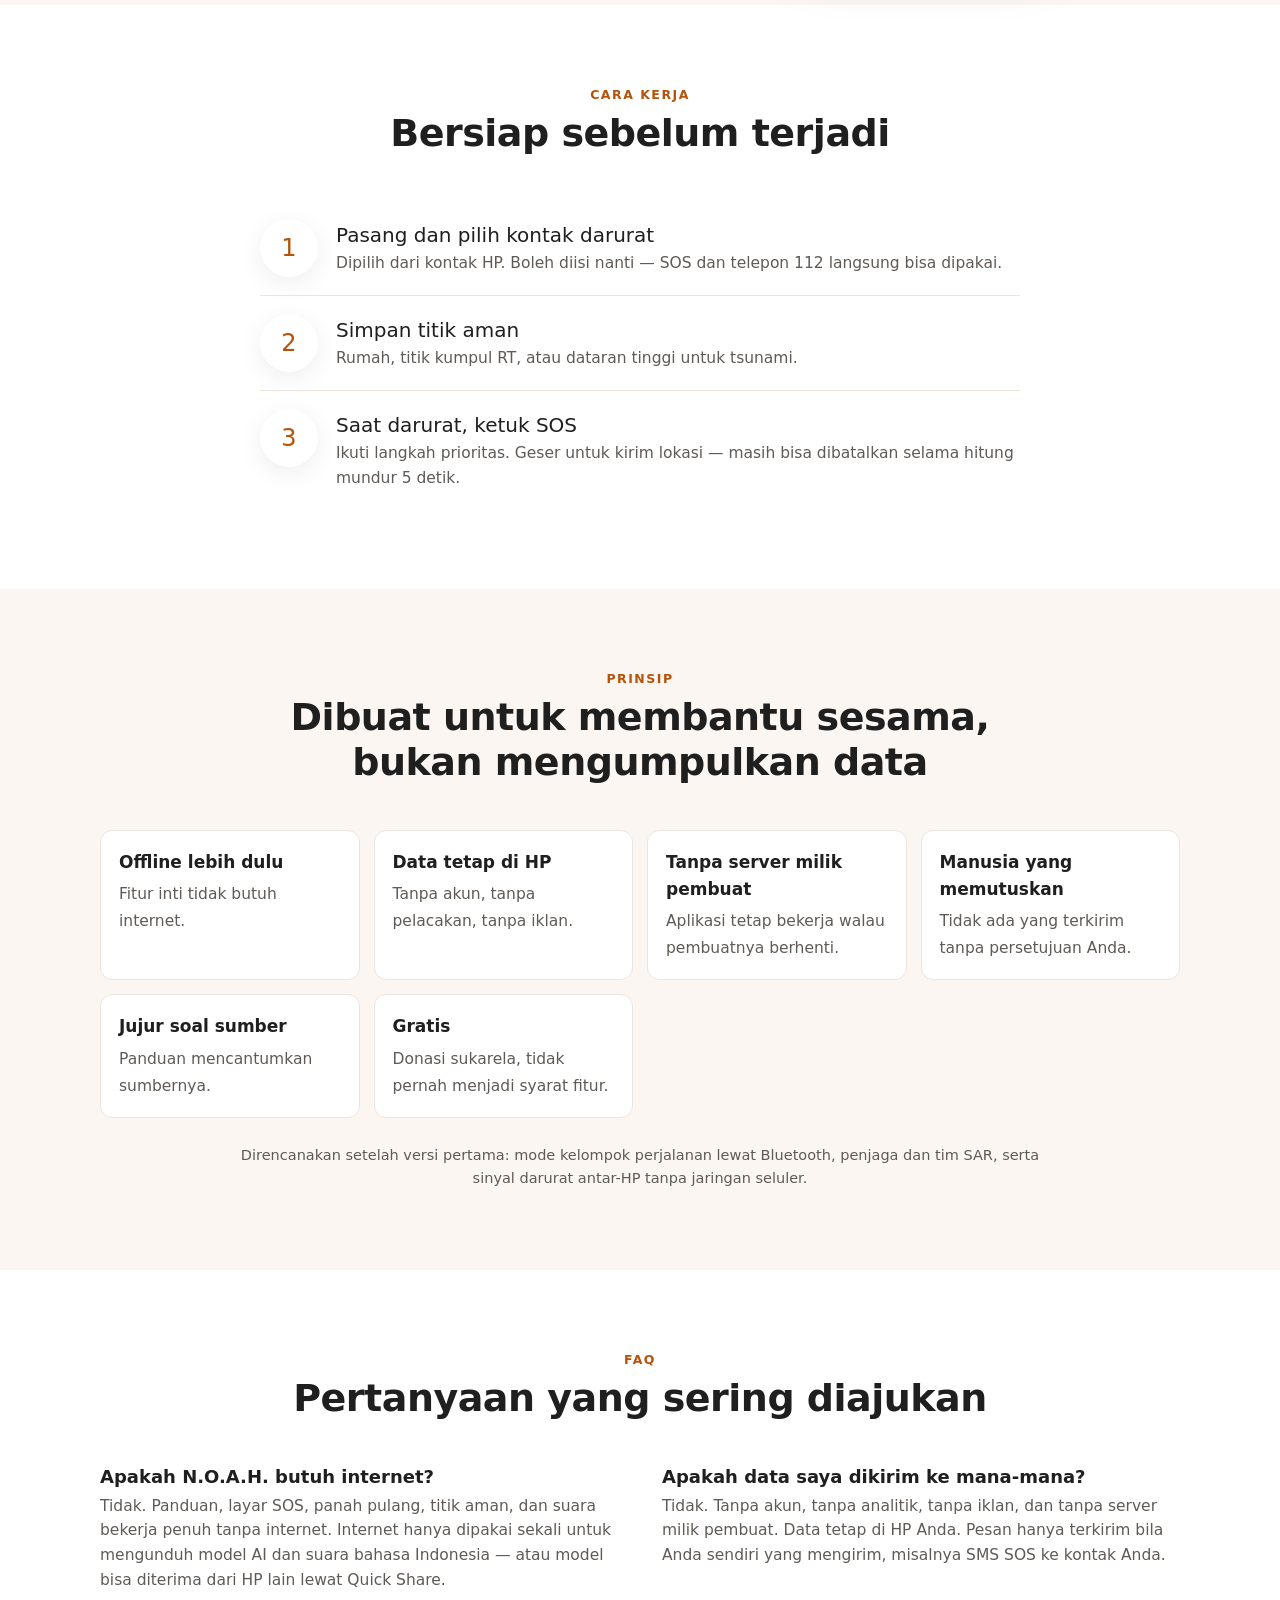
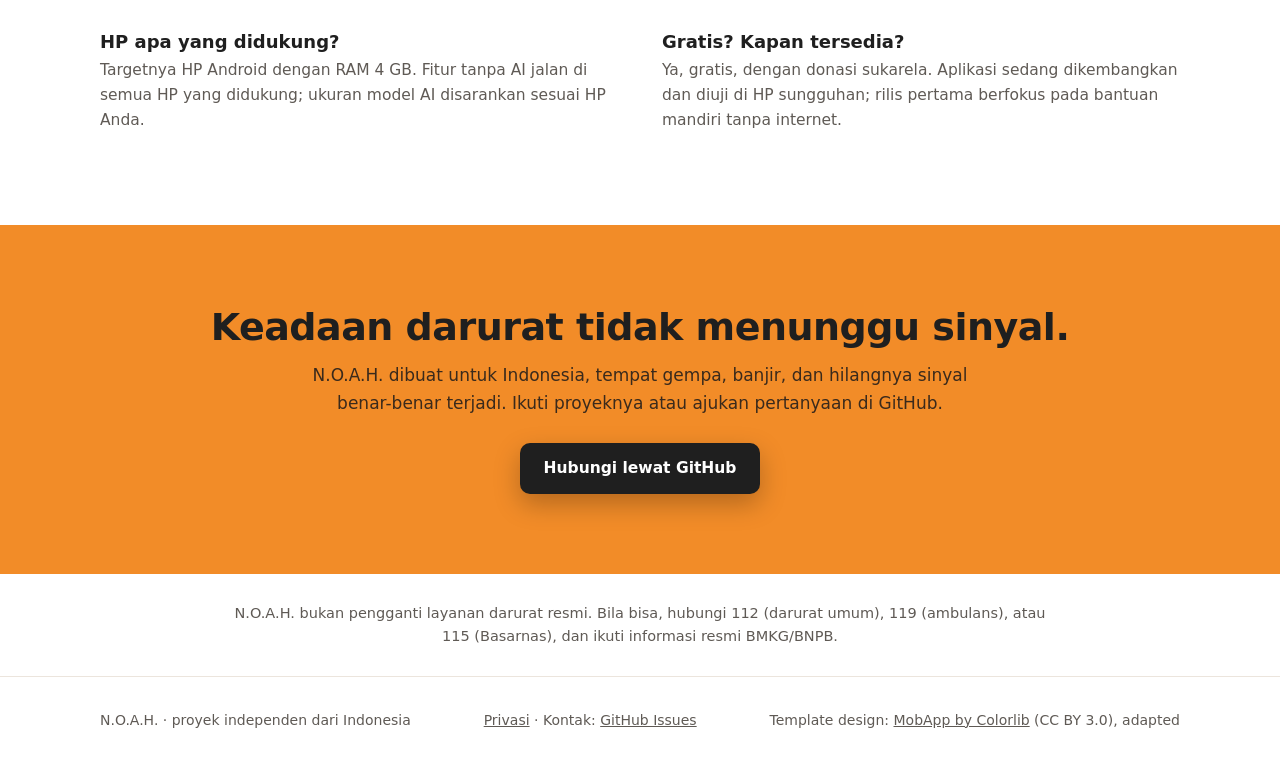
==== commit 1438bb1e: "Warna merek oranye + putih Co-Authored-By: Claude Opus 5.5 <noreply@anthropic.com>" ====
--- a/id/index.html
+++ b/id/index.html
@@ -8,7 +8,7 @@
 <meta name="theme-color" content="#0d1716">
 <link rel="alternate" hreflang="en" href="../">
 <link rel="alternate" hreflang="id" href="./">
-<link rel="stylesheet" href="../style.css">
+<link rel="stylesheet" href="../style.css?v=6f234164">
 </head>
 <body>
 <header class="nav"><div class="wrap"><a class="brand" href="./"><i>SOS</i>N.O.A.H.</a><nav><a href="#features">Fitur</a><a href="#how">Cara kerja</a><a href="#faq">FAQ</a><a class="keep" href="privasi.html">Privasi</a><a class="lang" href="../" lang="en">EN</a></nav></div></header>
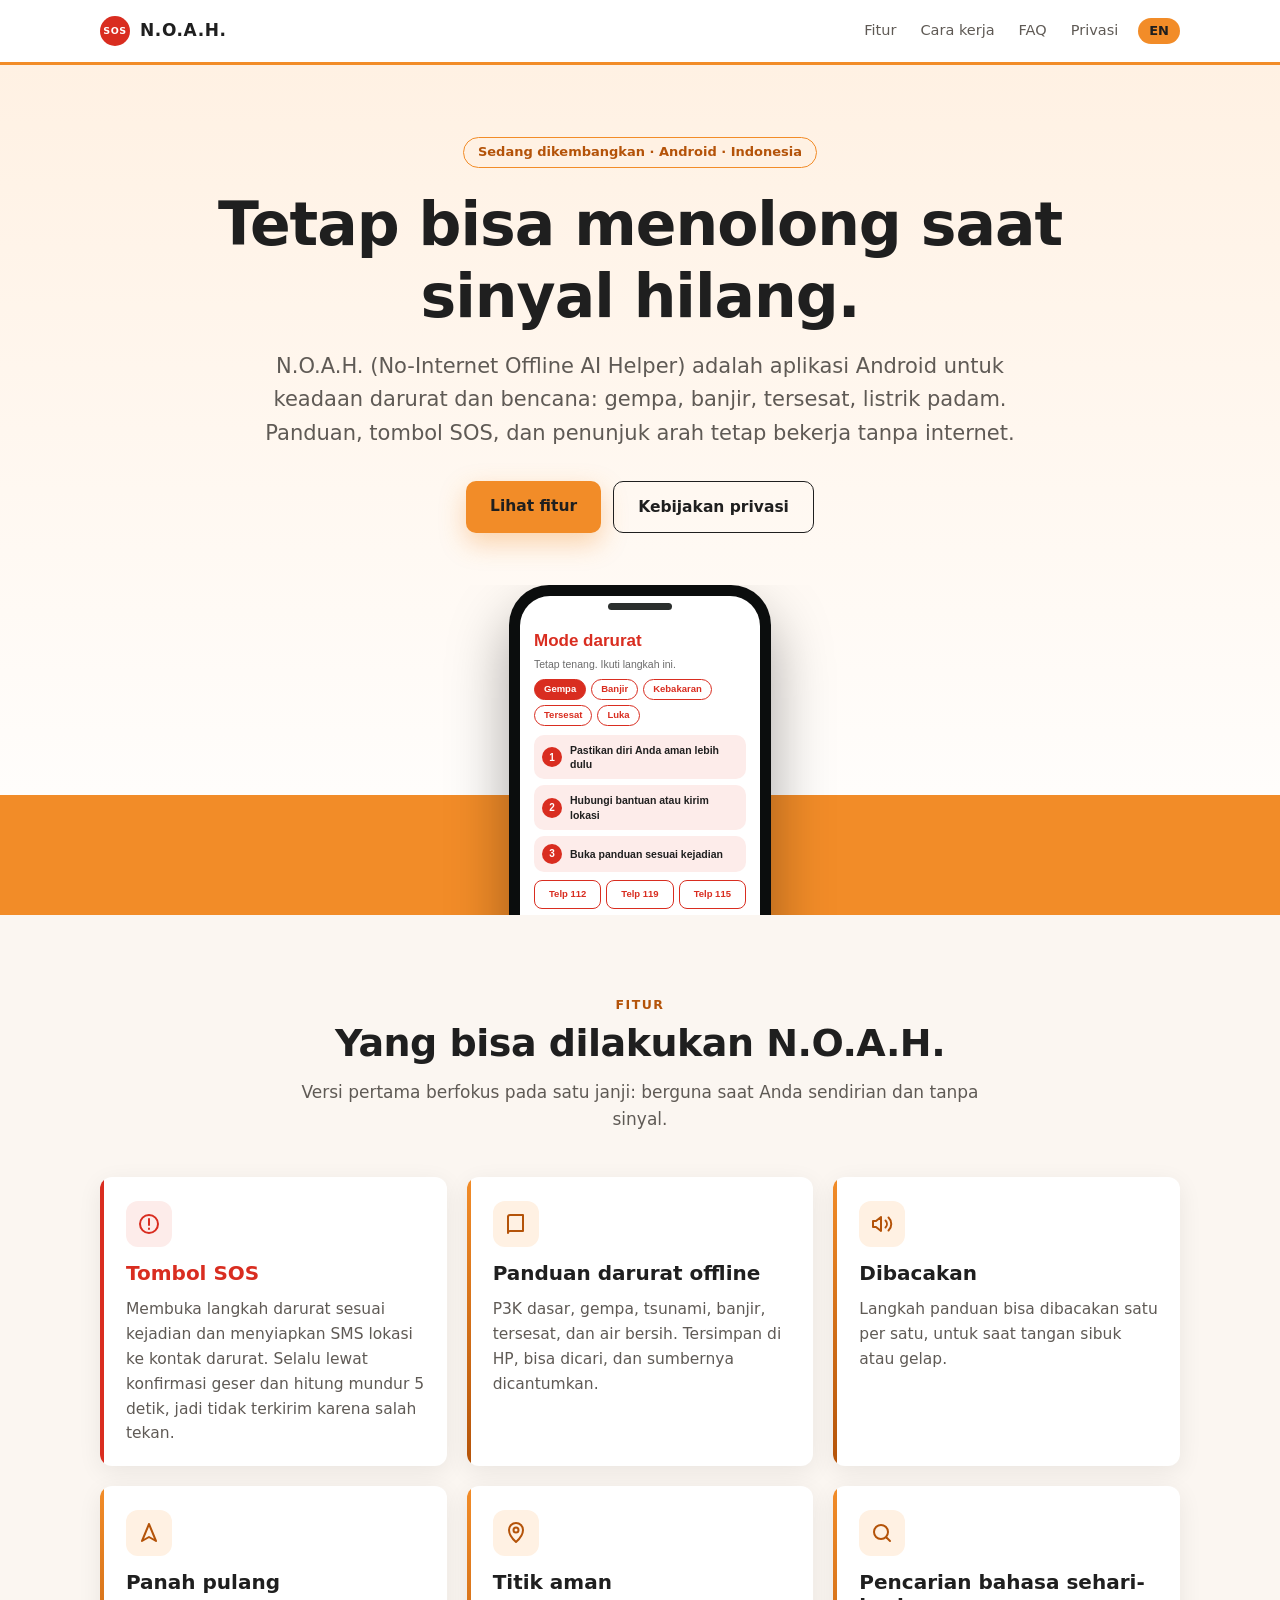
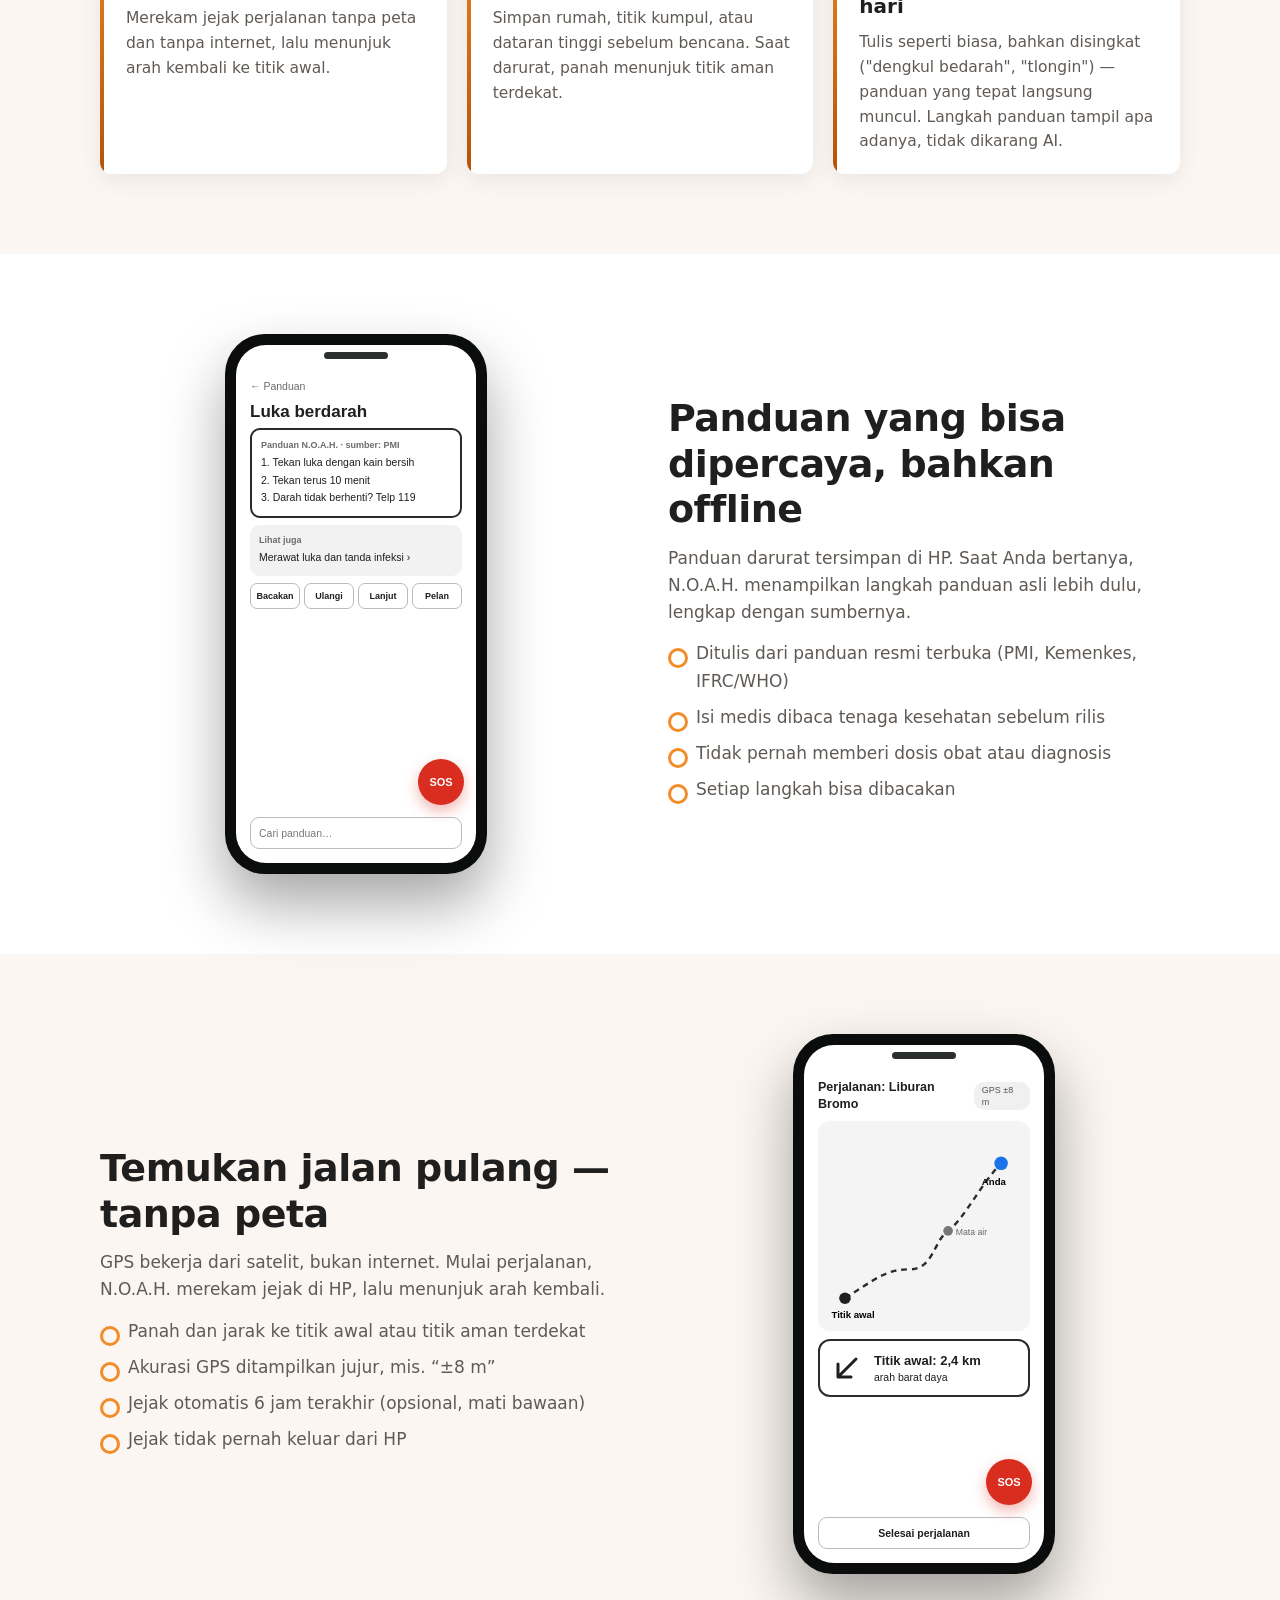
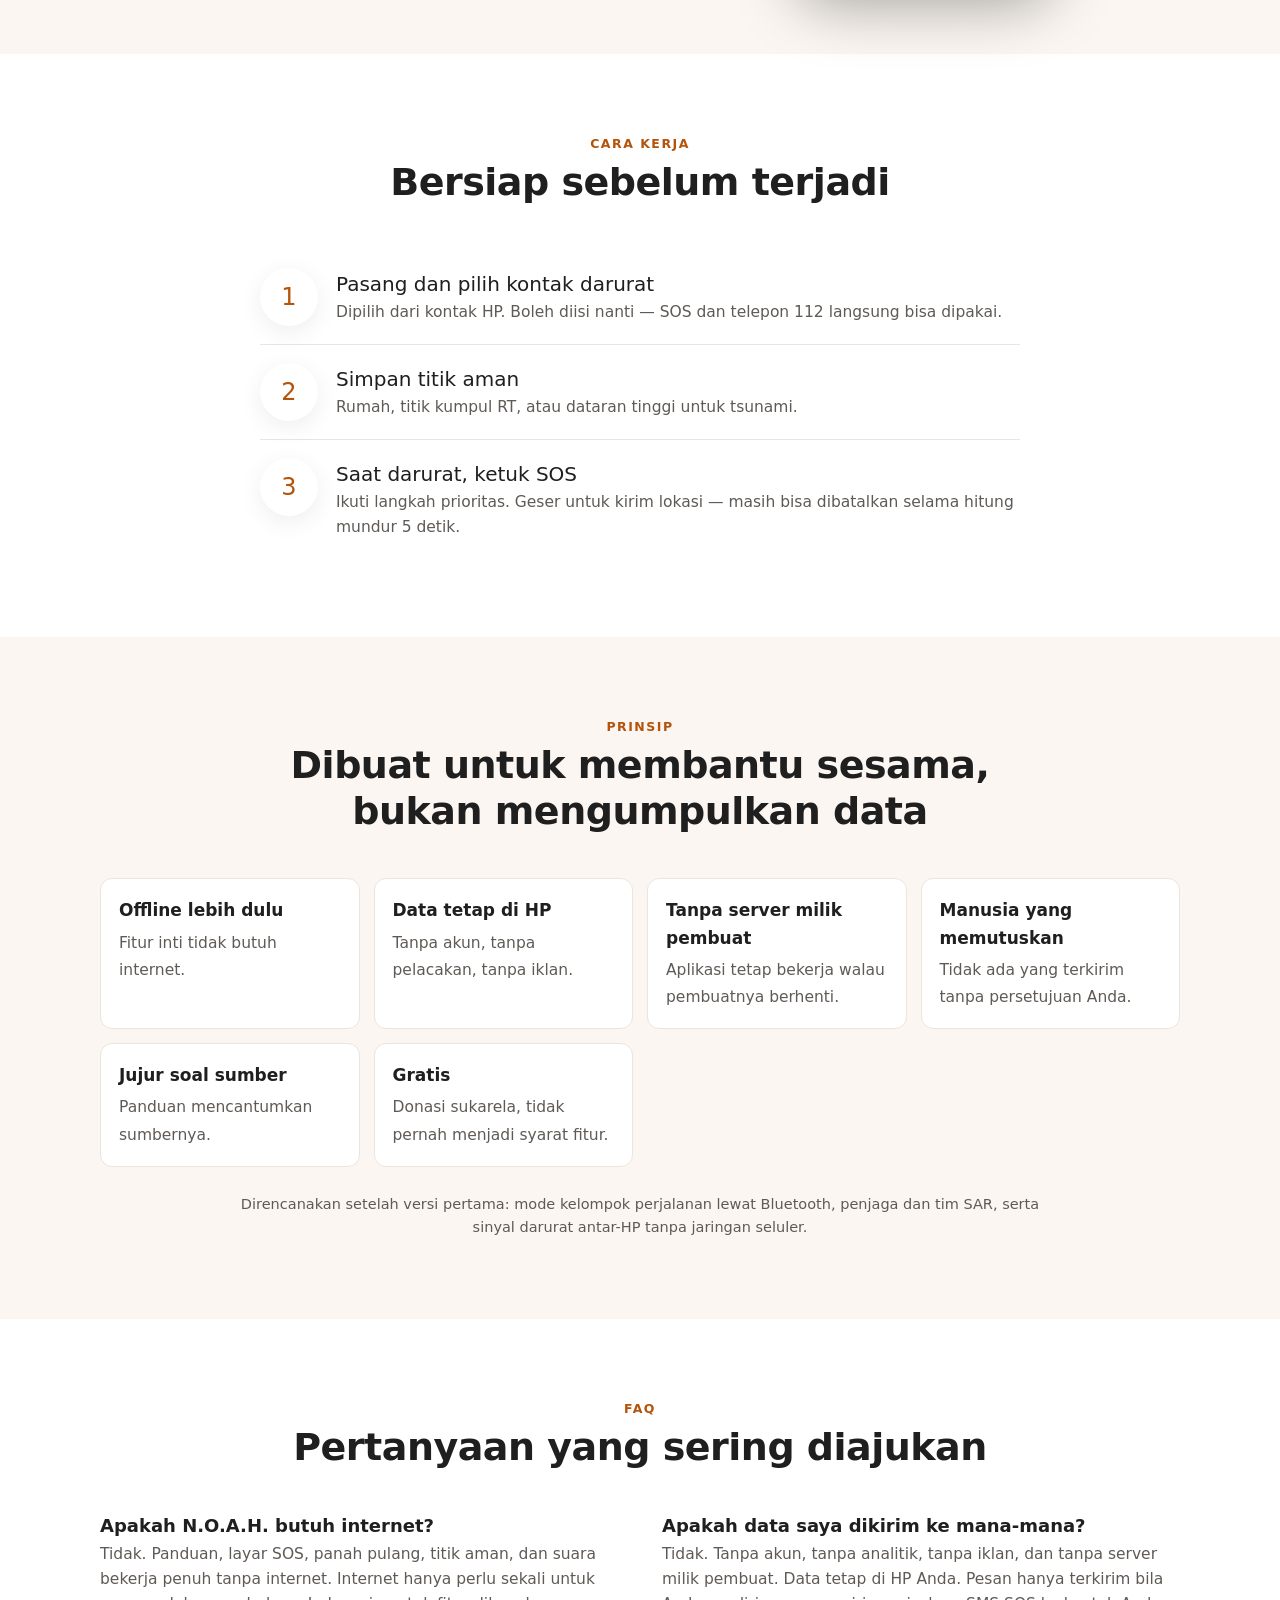
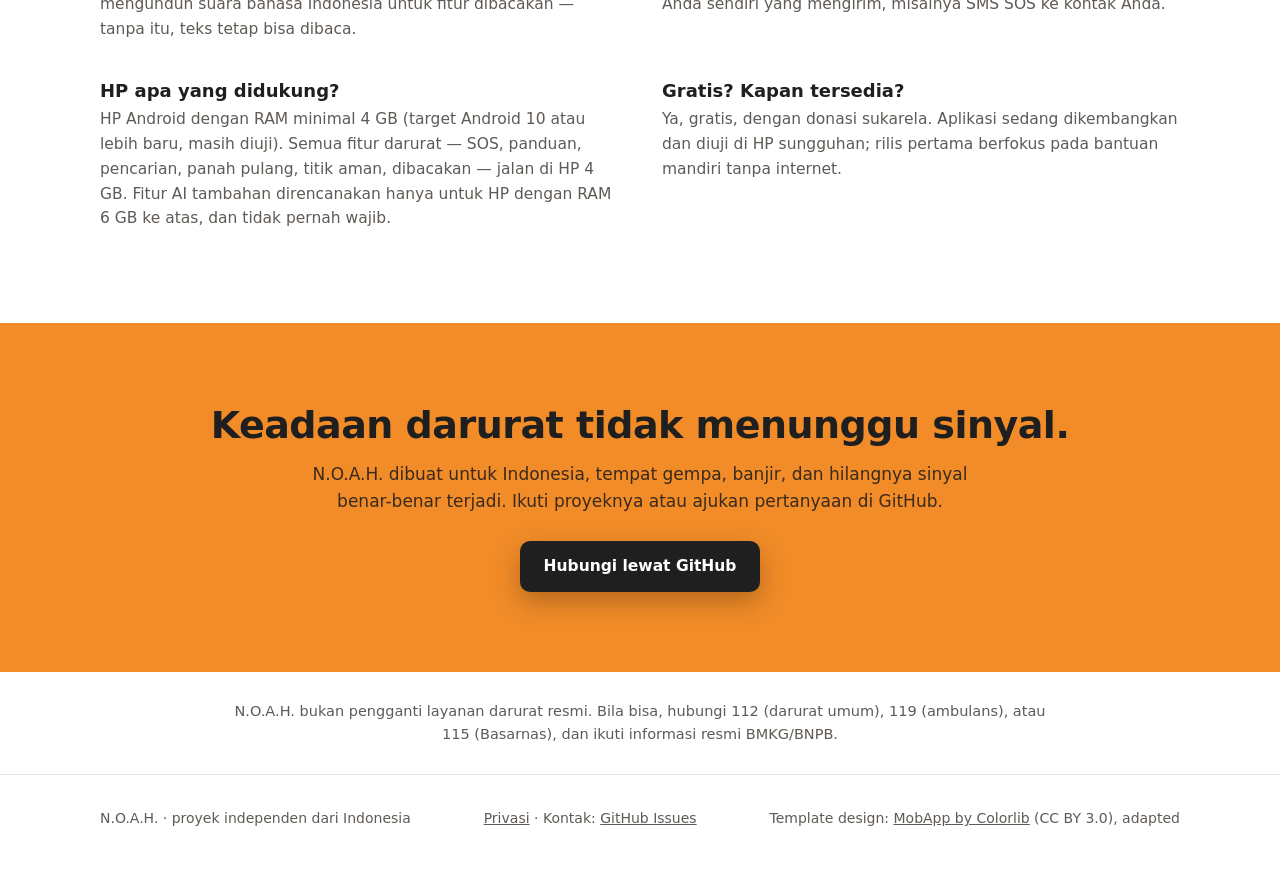
==== commit 1520b51e: "Pencarian bahasa sehari-hari menggantikan asisten AI; FAQ perangkat; privasi diperbarui Co-Authored-" ====
--- a/id/index.html
+++ b/id/index.html
@@ -23,12 +23,12 @@
 
 <section class="section light" id="features"><div class="wrap">
   <div class="title"><small>Fitur</small><h2>Yang bisa dilakukan N.O.A.H.</h2><p>Versi pertama berfokus pada satu janji: berguna saat Anda sendirian dan tanpa sinyal.</p></div>
-  <div class="grid3"><div class="feature sos"><div class="ic"><svg viewBox="0 0 24 24" fill="none" stroke="currentColor" stroke-width="2" stroke-linecap="round"><circle cx="12" cy="12" r="9"/><path d="M12 7v6M12 16.5v.5"/></svg></div><h3>Tombol SOS</h3><p>Membuka langkah darurat sesuai kejadian dan menyiapkan SMS lokasi ke kontak darurat. Selalu lewat konfirmasi geser dan hitung mundur 5 detik, jadi tidak terkirim karena salah tekan.</p></div><div class="feature"><div class="ic"><svg viewBox="0 0 24 24" fill="none" stroke="currentColor" stroke-width="2" stroke-linecap="round" stroke-linejoin="round"><path d="M4 5a2 2 0 0 1 2-2h13v16H6a2 2 0 0 0-2 2z"/><path d="M4 19V5"/></svg></div><h3>Panduan darurat offline</h3><p>P3K dasar, gempa, tsunami, banjir, tersesat, dan air bersih. Tersimpan di HP, bisa dicari, dan sumbernya dicantumkan.</p></div><div class="feature"><div class="ic"><svg viewBox="0 0 24 24" fill="none" stroke="currentColor" stroke-width="2" stroke-linecap="round" stroke-linejoin="round"><path d="M11 5 6 9H3v6h3l5 4z"/><path d="M15.5 8.5a5 5 0 0 1 0 7M18.5 5.5a9 9 0 0 1 0 13"/></svg></div><h3>Dibacakan</h3><p>Langkah panduan bisa dibacakan satu per satu, untuk saat tangan sibuk atau gelap.</p></div><div class="feature"><div class="ic"><svg viewBox="0 0 24 24" fill="none" stroke="currentColor" stroke-width="2" stroke-linecap="round" stroke-linejoin="round"><path d="M12 3 5 20l7-4 7 4z"/></svg></div><h3>Panah pulang</h3><p>Merekam jejak perjalanan tanpa peta dan tanpa internet, lalu menunjuk arah kembali ke titik awal.</p></div><div class="feature"><div class="ic"><svg viewBox="0 0 24 24" fill="none" stroke="currentColor" stroke-width="2" stroke-linecap="round" stroke-linejoin="round"><path d="M12 21s7-6.2 7-12a7 7 0 1 0-14 0c0 5.8 7 12 7 12z"/><circle cx="12" cy="9" r="2.5"/></svg></div><h3>Titik aman</h3><p>Simpan rumah, titik kumpul, atau dataran tinggi sebelum bencana. Saat darurat, panah menunjuk titik aman terdekat.</p></div><div class="feature"><div class="ic"><svg viewBox="0 0 24 24" fill="none" stroke="currentColor" stroke-width="2" stroke-linecap="round" stroke-linejoin="round"><rect x="6" y="6" width="12" height="12" rx="2"/><path d="M9 2v4M15 2v4M9 18v4M15 18v4M2 9h4M2 15h4M18 9h4M18 15h4"/></svg></div><h3>Asisten AI di HP</h3><p>Model AI kecil berjalan langsung di HP. AI hanya menjelaskan isi panduan — langkah panduan asli selalu ditampilkan lebih dulu.</p></div></div>
+  <div class="grid3"><div class="feature sos"><div class="ic"><svg viewBox="0 0 24 24" fill="none" stroke="currentColor" stroke-width="2" stroke-linecap="round"><circle cx="12" cy="12" r="9"/><path d="M12 7v6M12 16.5v.5"/></svg></div><h3>Tombol SOS</h3><p>Membuka langkah darurat sesuai kejadian dan menyiapkan SMS lokasi ke kontak darurat. Selalu lewat konfirmasi geser dan hitung mundur 5 detik, jadi tidak terkirim karena salah tekan.</p></div><div class="feature"><div class="ic"><svg viewBox="0 0 24 24" fill="none" stroke="currentColor" stroke-width="2" stroke-linecap="round" stroke-linejoin="round"><path d="M4 5a2 2 0 0 1 2-2h13v16H6a2 2 0 0 0-2 2z"/><path d="M4 19V5"/></svg></div><h3>Panduan darurat offline</h3><p>P3K dasar, gempa, tsunami, banjir, tersesat, dan air bersih. Tersimpan di HP, bisa dicari, dan sumbernya dicantumkan.</p></div><div class="feature"><div class="ic"><svg viewBox="0 0 24 24" fill="none" stroke="currentColor" stroke-width="2" stroke-linecap="round" stroke-linejoin="round"><path d="M11 5 6 9H3v6h3l5 4z"/><path d="M15.5 8.5a5 5 0 0 1 0 7M18.5 5.5a9 9 0 0 1 0 13"/></svg></div><h3>Dibacakan</h3><p>Langkah panduan bisa dibacakan satu per satu, untuk saat tangan sibuk atau gelap.</p></div><div class="feature"><div class="ic"><svg viewBox="0 0 24 24" fill="none" stroke="currentColor" stroke-width="2" stroke-linecap="round" stroke-linejoin="round"><path d="M12 3 5 20l7-4 7 4z"/></svg></div><h3>Panah pulang</h3><p>Merekam jejak perjalanan tanpa peta dan tanpa internet, lalu menunjuk arah kembali ke titik awal.</p></div><div class="feature"><div class="ic"><svg viewBox="0 0 24 24" fill="none" stroke="currentColor" stroke-width="2" stroke-linecap="round" stroke-linejoin="round"><path d="M12 21s7-6.2 7-12a7 7 0 1 0-14 0c0 5.8 7 12 7 12z"/><circle cx="12" cy="9" r="2.5"/></svg></div><h3>Titik aman</h3><p>Simpan rumah, titik kumpul, atau dataran tinggi sebelum bencana. Saat darurat, panah menunjuk titik aman terdekat.</p></div><div class="feature"><div class="ic"><svg viewBox="0 0 24 24" fill="none" stroke="currentColor" stroke-width="2" stroke-linecap="round" stroke-linejoin="round"><circle cx="11" cy="11" r="7"/><path d="m20 20-3.5-3.5"/></svg></div><h3>Pencarian bahasa sehari-hari</h3><p>Tulis seperti biasa, bahkan disingkat ("dengkul bedarah", "tlongin") — panduan yang tepat langsung muncul. Langkah panduan tampil apa adanya, tidak dikarang AI.</p></div></div>
 </div></section>
 
 <section class="section"><div class="wrap split">
-  <div><div class="phone" aria-hidden="true"><div class="screen"><div class="sub">← Panduan</div><div class="t">Luka berdarah</div><div class="guide"><small>Panduan N.O.A.H. · sumber: PMI</small><p>1. Tekan luka dengan kain bersih</p><p>2. Tekan terus 10 menit</p><p>3. Darah tidak berhenti? Telp 119</p></div><div class="ai"><small>Penjelasan AI</small><p>Pakai kain paling bersih yang ada, misalnya kaos. Tekan kuat dengan telapak tangan…</p></div><div class="btn4"><span>Bacakan</span><span>Ulangi</span><span>Lanjut</span><span>Pelan</span></div><div class="sos">SOS</div><div class="done" style="text-align:left;font-weight:400;color:#777">Tanya lanjutan…</div></div></div></div>
-  <div class="txt"><h2>Panduan yang bisa dipercaya, bahkan offline</h2><p>Panduan darurat tersimpan di HP. Saat Anda bertanya, N.O.A.H. menampilkan langkah panduan asli lebih dulu, lengkap dengan sumbernya.</p><ul><li>Ditulis dari panduan resmi terbuka (PMI, Kemenkes, IFRC/WHO)</li><li>Isi medis dibaca tenaga kesehatan sebelum rilis</li><li>AI tidak pernah memberi dosis obat atau diagnosis</li><li>Setiap langkah bisa dibacakan</li></ul></div>
+  <div><div class="phone" aria-hidden="true"><div class="screen"><div class="sub">← Panduan</div><div class="t">Luka berdarah</div><div class="guide"><small>Panduan N.O.A.H. · sumber: PMI</small><p>1. Tekan luka dengan kain bersih</p><p>2. Tekan terus 10 menit</p><p>3. Darah tidak berhenti? Telp 119</p></div><div class="ai"><small>Lihat juga</small><p>Merawat luka dan tanda infeksi ›</p></div><div class="btn4"><span>Bacakan</span><span>Ulangi</span><span>Lanjut</span><span>Pelan</span></div><div class="sos">SOS</div><div class="done" style="text-align:left;font-weight:400;color:#777">Cari panduan…</div></div></div></div>
+  <div class="txt"><h2>Panduan yang bisa dipercaya, bahkan offline</h2><p>Panduan darurat tersimpan di HP. Saat Anda bertanya, N.O.A.H. menampilkan langkah panduan asli lebih dulu, lengkap dengan sumbernya.</p><ul><li>Ditulis dari panduan resmi terbuka (PMI, Kemenkes, IFRC/WHO)</li><li>Isi medis dibaca tenaga kesehatan sebelum rilis</li><li>Tidak pernah memberi dosis obat atau diagnosis</li><li>Setiap langkah bisa dibacakan</li></ul></div>
 </div></section>
 
 <section class="section light"><div class="wrap split rev">
@@ -49,7 +49,7 @@
 
 <section class="section" id="faq"><div class="wrap">
   <div class="title"><small>FAQ</small><h2>Pertanyaan yang sering diajukan</h2></div>
-  <div class="faq"><div><h3>Apakah N.O.A.H. butuh internet?</h3><p>Tidak. Panduan, layar SOS, panah pulang, titik aman, dan suara bekerja penuh tanpa internet. Internet hanya dipakai sekali untuk mengunduh model AI dan suara bahasa Indonesia — atau model bisa diterima dari HP lain lewat Quick Share.</p></div><div><h3>Apakah data saya dikirim ke mana-mana?</h3><p>Tidak. Tanpa akun, tanpa analitik, tanpa iklan, dan tanpa server milik pembuat. Data tetap di HP Anda. Pesan hanya terkirim bila Anda sendiri yang mengirim, misalnya SMS SOS ke kontak Anda.</p></div><div><h3>HP apa yang didukung?</h3><p>Targetnya HP Android dengan RAM 4 GB. Fitur tanpa AI jalan di semua HP yang didukung; ukuran model AI disarankan sesuai HP Anda.</p></div><div><h3>Gratis? Kapan tersedia?</h3><p>Ya, gratis, dengan donasi sukarela. Aplikasi sedang dikembangkan dan diuji di HP sungguhan; rilis pertama berfokus pada bantuan mandiri tanpa internet.</p></div></div>
+  <div class="faq"><div><h3>Apakah N.O.A.H. butuh internet?</h3><p>Tidak. Panduan, layar SOS, panah pulang, titik aman, dan suara bekerja penuh tanpa internet. Internet hanya perlu sekali untuk mengunduh suara bahasa Indonesia untuk fitur dibacakan — tanpa itu, teks tetap bisa dibaca.</p></div><div><h3>Apakah data saya dikirim ke mana-mana?</h3><p>Tidak. Tanpa akun, tanpa analitik, tanpa iklan, dan tanpa server milik pembuat. Data tetap di HP Anda. Pesan hanya terkirim bila Anda sendiri yang mengirim, misalnya SMS SOS ke kontak Anda.</p></div><div><h3>HP apa yang didukung?</h3><p>HP Android dengan RAM minimal 4 GB (target Android 10 atau lebih baru, masih diuji). Semua fitur darurat — SOS, panduan, pencarian, panah pulang, titik aman, dibacakan — jalan di HP 4 GB. Fitur AI tambahan direncanakan hanya untuk HP dengan RAM 6 GB ke atas, dan tidak pernah wajib.</p></div><div><h3>Gratis? Kapan tersedia?</h3><p>Ya, gratis, dengan donasi sukarela. Aplikasi sedang dikembangkan dan diuji di HP sungguhan; rilis pertama berfokus pada bantuan mandiri tanpa internet.</p></div></div>
 </div></section>
 
 <section class="section cta"><div class="wrap">
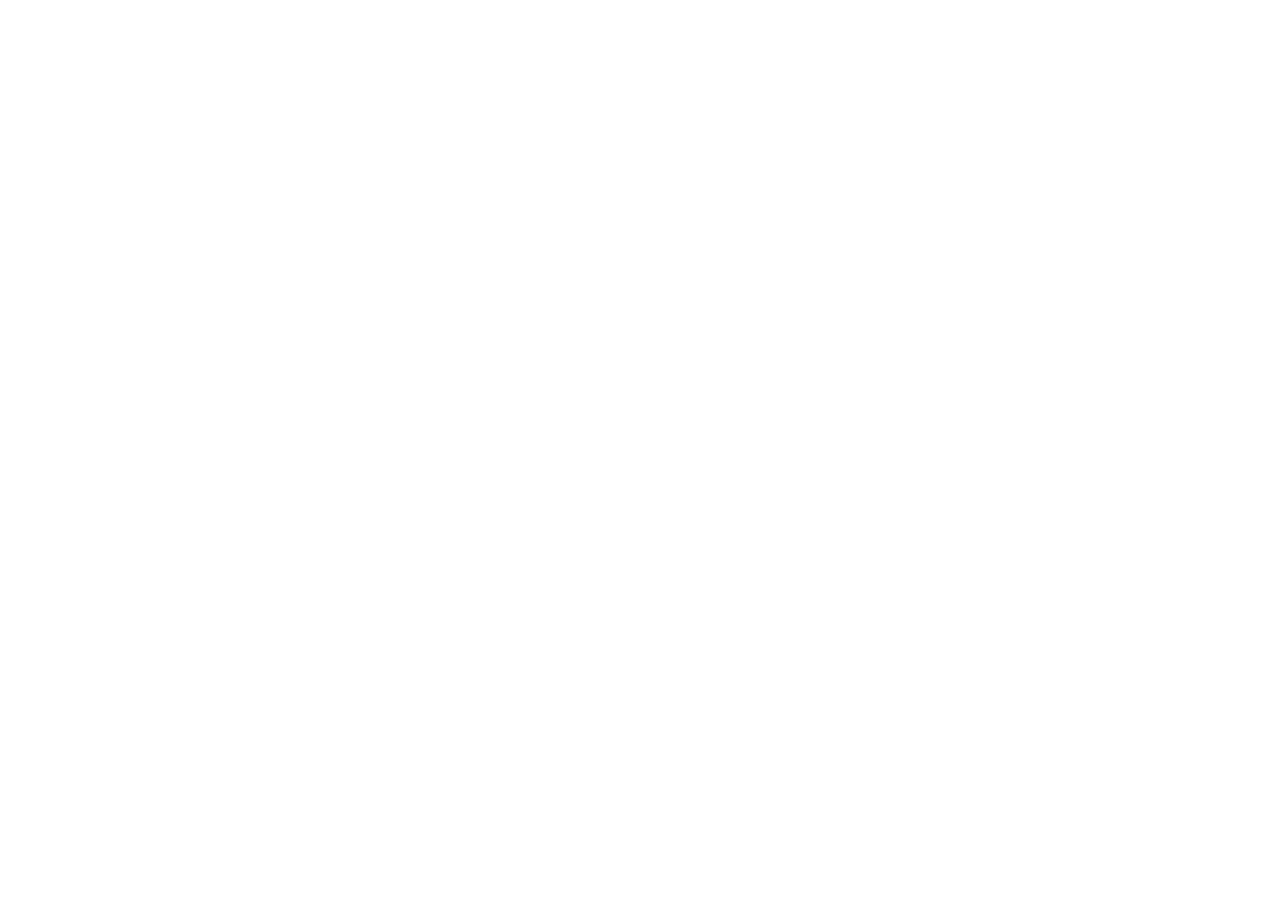
==== commit e8115730: "Situs pindah ke noah-darurat.github.io: halaman di sini mengalihkan ke alamat baru" ====
--- a/id/index.html
+++ b/id/index.html
@@ -1,62 +1,13 @@
-<!DOCTYPE html>
-<html lang="id">
-<head>
-<meta charset="utf-8">
+<!doctype html>
+<html lang="id"><head><meta charset="utf-8">
 <meta name="viewport" content="width=device-width, initial-scale=1">
-<title>N.O.A.H. — Bantuan darurat tanpa internet</title>
-<meta name="description" content="N.O.A.H. (No-Internet Offline AI Helper) adalah aplikasi Android untuk keadaan darurat dan bencana yang tetap berguna tanpa sinyal dan tanpa internet.">
-<meta name="theme-color" content="#0d1716">
-<link rel="alternate" hreflang="en" href="../">
-<link rel="alternate" hreflang="id" href="./">
-<link rel="stylesheet" href="../style.css?v=6f234164">
-</head>
-<body>
-<header class="nav"><div class="wrap"><a class="brand" href="./"><i>SOS</i>N.O.A.H.</a><nav><a href="#features">Fitur</a><a href="#how">Cara kerja</a><a href="#faq">FAQ</a><a class="keep" href="privasi.html">Privasi</a><a class="lang" href="../" lang="en">EN</a></nav></div></header>
-
-<section class="hero"><div class="wrap">
-  <span class="badge">Sedang dikembangkan · Android · Indonesia</span>
-  <h1>Tetap bisa menolong saat sinyal hilang.</h1>
-  <p class="tagline">N.O.A.H. (No-Internet Offline AI Helper) adalah aplikasi Android untuk keadaan darurat dan bencana: gempa, banjir, tersesat, listrik padam. Panduan, tombol SOS, dan penunjuk arah tetap bekerja tanpa internet.</p>
-  <div class="btns"><a class="btn light" href="#features">Lihat fitur</a><a class="btn ghost" href="privasi.html">Kebijakan privasi</a></div>
-  <div class="hero-phone"><div class="phone" aria-hidden="true"><div class="screen"><div class="t red">Mode darurat</div><div class="sub">Tetap tenang. Ikuti langkah ini.</div><div class="chips"><span class="chip on">Gempa</span><span class="chip">Banjir</span><span class="chip">Kebakaran</span><span class="chip">Tersesat</span><span class="chip">Luka</span></div><div class="step"><b>1</b>Pastikan diri Anda aman lebih dulu</div><div class="step"><b>2</b>Hubungi bantuan atau kirim lokasi</div><div class="step"><b>3</b>Buka panduan sesuai kejadian</div><div class="row"><span>Telp 112</span><span>Telp 119</span><span>Telp 115</span></div><div class="slide"><i>→</i>Geser untuk kirim lokasi</div></div></div></div>
-</div></section>
-
-<section class="section light" id="features"><div class="wrap">
-  <div class="title"><small>Fitur</small><h2>Yang bisa dilakukan N.O.A.H.</h2><p>Versi pertama berfokus pada satu janji: berguna saat Anda sendirian dan tanpa sinyal.</p></div>
-  <div class="grid3"><div class="feature sos"><div class="ic"><svg viewBox="0 0 24 24" fill="none" stroke="currentColor" stroke-width="2" stroke-linecap="round"><circle cx="12" cy="12" r="9"/><path d="M12 7v6M12 16.5v.5"/></svg></div><h3>Tombol SOS</h3><p>Membuka langkah darurat sesuai kejadian dan menyiapkan SMS lokasi ke kontak darurat. Selalu lewat konfirmasi geser dan hitung mundur 5 detik, jadi tidak terkirim karena salah tekan.</p></div><div class="feature"><div class="ic"><svg viewBox="0 0 24 24" fill="none" stroke="currentColor" stroke-width="2" stroke-linecap="round" stroke-linejoin="round"><path d="M4 5a2 2 0 0 1 2-2h13v16H6a2 2 0 0 0-2 2z"/><path d="M4 19V5"/></svg></div><h3>Panduan darurat offline</h3><p>P3K dasar, gempa, tsunami, banjir, tersesat, dan air bersih. Tersimpan di HP, bisa dicari, dan sumbernya dicantumkan.</p></div><div class="feature"><div class="ic"><svg viewBox="0 0 24 24" fill="none" stroke="currentColor" stroke-width="2" stroke-linecap="round" stroke-linejoin="round"><path d="M11 5 6 9H3v6h3l5 4z"/><path d="M15.5 8.5a5 5 0 0 1 0 7M18.5 5.5a9 9 0 0 1 0 13"/></svg></div><h3>Dibacakan</h3><p>Langkah panduan bisa dibacakan satu per satu, untuk saat tangan sibuk atau gelap.</p></div><div class="feature"><div class="ic"><svg viewBox="0 0 24 24" fill="none" stroke="currentColor" stroke-width="2" stroke-linecap="round" stroke-linejoin="round"><path d="M12 3 5 20l7-4 7 4z"/></svg></div><h3>Panah pulang</h3><p>Merekam jejak perjalanan tanpa peta dan tanpa internet, lalu menunjuk arah kembali ke titik awal.</p></div><div class="feature"><div class="ic"><svg viewBox="0 0 24 24" fill="none" stroke="currentColor" stroke-width="2" stroke-linecap="round" stroke-linejoin="round"><path d="M12 21s7-6.2 7-12a7 7 0 1 0-14 0c0 5.8 7 12 7 12z"/><circle cx="12" cy="9" r="2.5"/></svg></div><h3>Titik aman</h3><p>Simpan rumah, titik kumpul, atau dataran tinggi sebelum bencana. Saat darurat, panah menunjuk titik aman terdekat.</p></div><div class="feature"><div class="ic"><svg viewBox="0 0 24 24" fill="none" stroke="currentColor" stroke-width="2" stroke-linecap="round" stroke-linejoin="round"><circle cx="11" cy="11" r="7"/><path d="m20 20-3.5-3.5"/></svg></div><h3>Pencarian bahasa sehari-hari</h3><p>Tulis seperti biasa, bahkan disingkat ("dengkul bedarah", "tlongin") — panduan yang tepat langsung muncul. Langkah panduan tampil apa adanya, tidak dikarang AI.</p></div></div>
-</div></section>
-
-<section class="section"><div class="wrap split">
-  <div><div class="phone" aria-hidden="true"><div class="screen"><div class="sub">← Panduan</div><div class="t">Luka berdarah</div><div class="guide"><small>Panduan N.O.A.H. · sumber: PMI</small><p>1. Tekan luka dengan kain bersih</p><p>2. Tekan terus 10 menit</p><p>3. Darah tidak berhenti? Telp 119</p></div><div class="ai"><small>Lihat juga</small><p>Merawat luka dan tanda infeksi ›</p></div><div class="btn4"><span>Bacakan</span><span>Ulangi</span><span>Lanjut</span><span>Pelan</span></div><div class="sos">SOS</div><div class="done" style="text-align:left;font-weight:400;color:#777">Cari panduan…</div></div></div></div>
-  <div class="txt"><h2>Panduan yang bisa dipercaya, bahkan offline</h2><p>Panduan darurat tersimpan di HP. Saat Anda bertanya, N.O.A.H. menampilkan langkah panduan asli lebih dulu, lengkap dengan sumbernya.</p><ul><li>Ditulis dari panduan resmi terbuka (PMI, Kemenkes, IFRC/WHO)</li><li>Isi medis dibaca tenaga kesehatan sebelum rilis</li><li>Tidak pernah memberi dosis obat atau diagnosis</li><li>Setiap langkah bisa dibacakan</li></ul></div>
-</div></section>
-
-<section class="section light"><div class="wrap split rev">
-  <div><div class="phone" aria-hidden="true"><div class="screen"><div class="head"><b>Perjalanan: Liburan Bromo</b><span class="pill">GPS ±8 m</span></div><div class="canvas"><svg viewBox="0 0 220 210"><path d="M28 180 C 60 160, 70 150, 95 150 S 120 120, 135 110 S 170 60, 190 40" fill="none" stroke="#2b2b2b" stroke-width="2.5" stroke-dasharray="6 5"/><circle cx="28" cy="180" r="6" fill="#1f1f1f"/><circle cx="135" cy="110" r="5" fill="#777"/><circle cx="190" cy="40" r="7" fill="#1a73e8"/><text x="14" y="200" font-size="10" font-weight="700">Titik awal</text><text x="143" y="114" font-size="9" fill="#666">Mata air</text><text x="170" y="62" font-size="10" font-weight="700">Anda</text></svg></div><div class="arrow"><svg viewBox="0 0 34 34"><path d="M26 8 8 26M8 26V13M8 26h13" fill="none" stroke="#1f1f1f" stroke-width="3" stroke-linecap="round" stroke-linejoin="round"/></svg><div><b>Titik awal: 2,4 km</b>arah barat daya</div></div><div class="sos">SOS</div><div class="done">Selesai perjalanan</div></div></div></div>
-  <div class="txt"><h2>Temukan jalan pulang — tanpa peta</h2><p>GPS bekerja dari satelit, bukan internet. Mulai perjalanan, N.O.A.H. merekam jejak di HP, lalu menunjuk arah kembali.</p><ul><li>Panah dan jarak ke titik awal atau titik aman terdekat</li><li>Akurasi GPS ditampilkan jujur, mis. “±8 m”</li><li>Jejak otomatis 6 jam terakhir (opsional, mati bawaan)</li><li>Jejak tidak pernah keluar dari HP</li></ul></div>
-</div></section>
-
-<section class="section" id="how"><div class="wrap">
-  <div class="title"><small>Cara kerja</small><h2>Bersiap sebelum terjadi</h2></div>
-  <div style="max-width:760px;margin:0 auto"><ol class="steps"><li><span class="n">1</span><div><h3>Pasang dan pilih kontak darurat</h3><p>Dipilih dari kontak HP. Boleh diisi nanti — SOS dan telepon 112 langsung bisa dipakai.</p></div></li><li><span class="n">2</span><div><h3>Simpan titik aman</h3><p>Rumah, titik kumpul RT, atau dataran tinggi untuk tsunami.</p></div></li><li><span class="n">3</span><div><h3>Saat darurat, ketuk SOS</h3><p>Ikuti langkah prioritas. Geser untuk kirim lokasi — masih bisa dibatalkan selama hitung mundur 5 detik.</p></div></li></ol></div>
-</div></section>
-
-<section class="section light"><div class="wrap">
-  <div class="title"><small>Prinsip</small><h2>Dibuat untuk membantu sesama, bukan mengumpulkan data</h2></div>
-  <div class="pgrid"><div><b>Offline lebih dulu</b><span>Fitur inti tidak butuh internet.</span></div><div><b>Data tetap di HP</b><span>Tanpa akun, tanpa pelacakan, tanpa iklan.</span></div><div><b>Tanpa server milik pembuat</b><span>Aplikasi tetap bekerja walau pembuatnya berhenti.</span></div><div><b>Manusia yang memutuskan</b><span>Tidak ada yang terkirim tanpa persetujuan Anda.</span></div><div><b>Jujur soal sumber</b><span>Panduan mencantumkan sumbernya.</span></div><div><b>Gratis</b><span>Donasi sukarela, tidak pernah menjadi syarat fitur.</span></div></div>
-  <p class="note">Direncanakan setelah versi pertama: mode kelompok perjalanan lewat Bluetooth, penjaga dan tim SAR, serta sinyal darurat antar-HP tanpa jaringan seluler.</p>
-</div></section>
-
-<section class="section" id="faq"><div class="wrap">
-  <div class="title"><small>FAQ</small><h2>Pertanyaan yang sering diajukan</h2></div>
-  <div class="faq"><div><h3>Apakah N.O.A.H. butuh internet?</h3><p>Tidak. Panduan, layar SOS, panah pulang, titik aman, dan suara bekerja penuh tanpa internet. Internet hanya perlu sekali untuk mengunduh suara bahasa Indonesia untuk fitur dibacakan — tanpa itu, teks tetap bisa dibaca.</p></div><div><h3>Apakah data saya dikirim ke mana-mana?</h3><p>Tidak. Tanpa akun, tanpa analitik, tanpa iklan, dan tanpa server milik pembuat. Data tetap di HP Anda. Pesan hanya terkirim bila Anda sendiri yang mengirim, misalnya SMS SOS ke kontak Anda.</p></div><div><h3>HP apa yang didukung?</h3><p>HP Android dengan RAM minimal 4 GB (target Android 10 atau lebih baru, masih diuji). Semua fitur darurat — SOS, panduan, pencarian, panah pulang, titik aman, dibacakan — jalan di HP 4 GB. Fitur AI tambahan direncanakan hanya untuk HP dengan RAM 6 GB ke atas, dan tidak pernah wajib.</p></div><div><h3>Gratis? Kapan tersedia?</h3><p>Ya, gratis, dengan donasi sukarela. Aplikasi sedang dikembangkan dan diuji di HP sungguhan; rilis pertama berfokus pada bantuan mandiri tanpa internet.</p></div></div>
-</div></section>
-
-<section class="section cta"><div class="wrap">
-  <h2>Keadaan darurat tidak menunggu sinyal.</h2><p>N.O.A.H. dibuat untuk Indonesia, tempat gempa, banjir, dan hilangnya sinyal benar-benar terjadi. Ikuti proyeknya atau ajukan pertanyaan di GitHub.</p>
-  <div class="btns"><a class="btn light" href="https://github.com/jackrasputien-cmyk/noah-web/issues">Hubungi lewat GitHub</a></div>
-</div></section>
-<div class="wrap"><p class="note" style="margin:28px auto">N.O.A.H. bukan pengganti layanan darurat resmi. Bila bisa, hubungi 112 (darurat umum), 119 (ambulans), atau 115 (Basarnas), dan ikuti informasi resmi BMKG/BNPB.</p></div>
-<footer><div class="wrap"><span>N.O.A.H. · proyek independen dari Indonesia</span><span><a href="privasi.html">Privasi</a> · Kontak: <a href="https://github.com/jackrasputien-cmyk/noah-web/issues">GitHub Issues</a></span><span>Template design: <a href="https://colorlib.com/wp/template/mobapp/">MobApp by Colorlib</a> (CC BY 3.0), adapted</span></div></footer>
-</body>
-</html>
+<title>N.O.A.H. sudah pindah</title>
+<link rel="canonical" href="https://noah-darurat.github.io/id/">
+<meta http-equiv="refresh" content="0; url=https://noah-darurat.github.io/id/">
+<meta name="robots" content="noindex">
+<script>location.replace("https://noah-darurat.github.io/id/" + location.hash);</script>
+<style>body{font-family:system-ui,sans-serif;margin:0;padding:48px 16px;background:#fff;color:#1f1f1f;text-align:center}a{color:#b45309}</style>
+</head><body>
+<p>Situs N.O.A.H. sudah pindah ke <a href="https://noah-darurat.github.io/id/">https://noah-darurat.github.io/id/</a></p>
+<p>N.O.A.H. has moved to <a href="https://noah-darurat.github.io/id/">https://noah-darurat.github.io/id/</a></p>
+</body></html>
